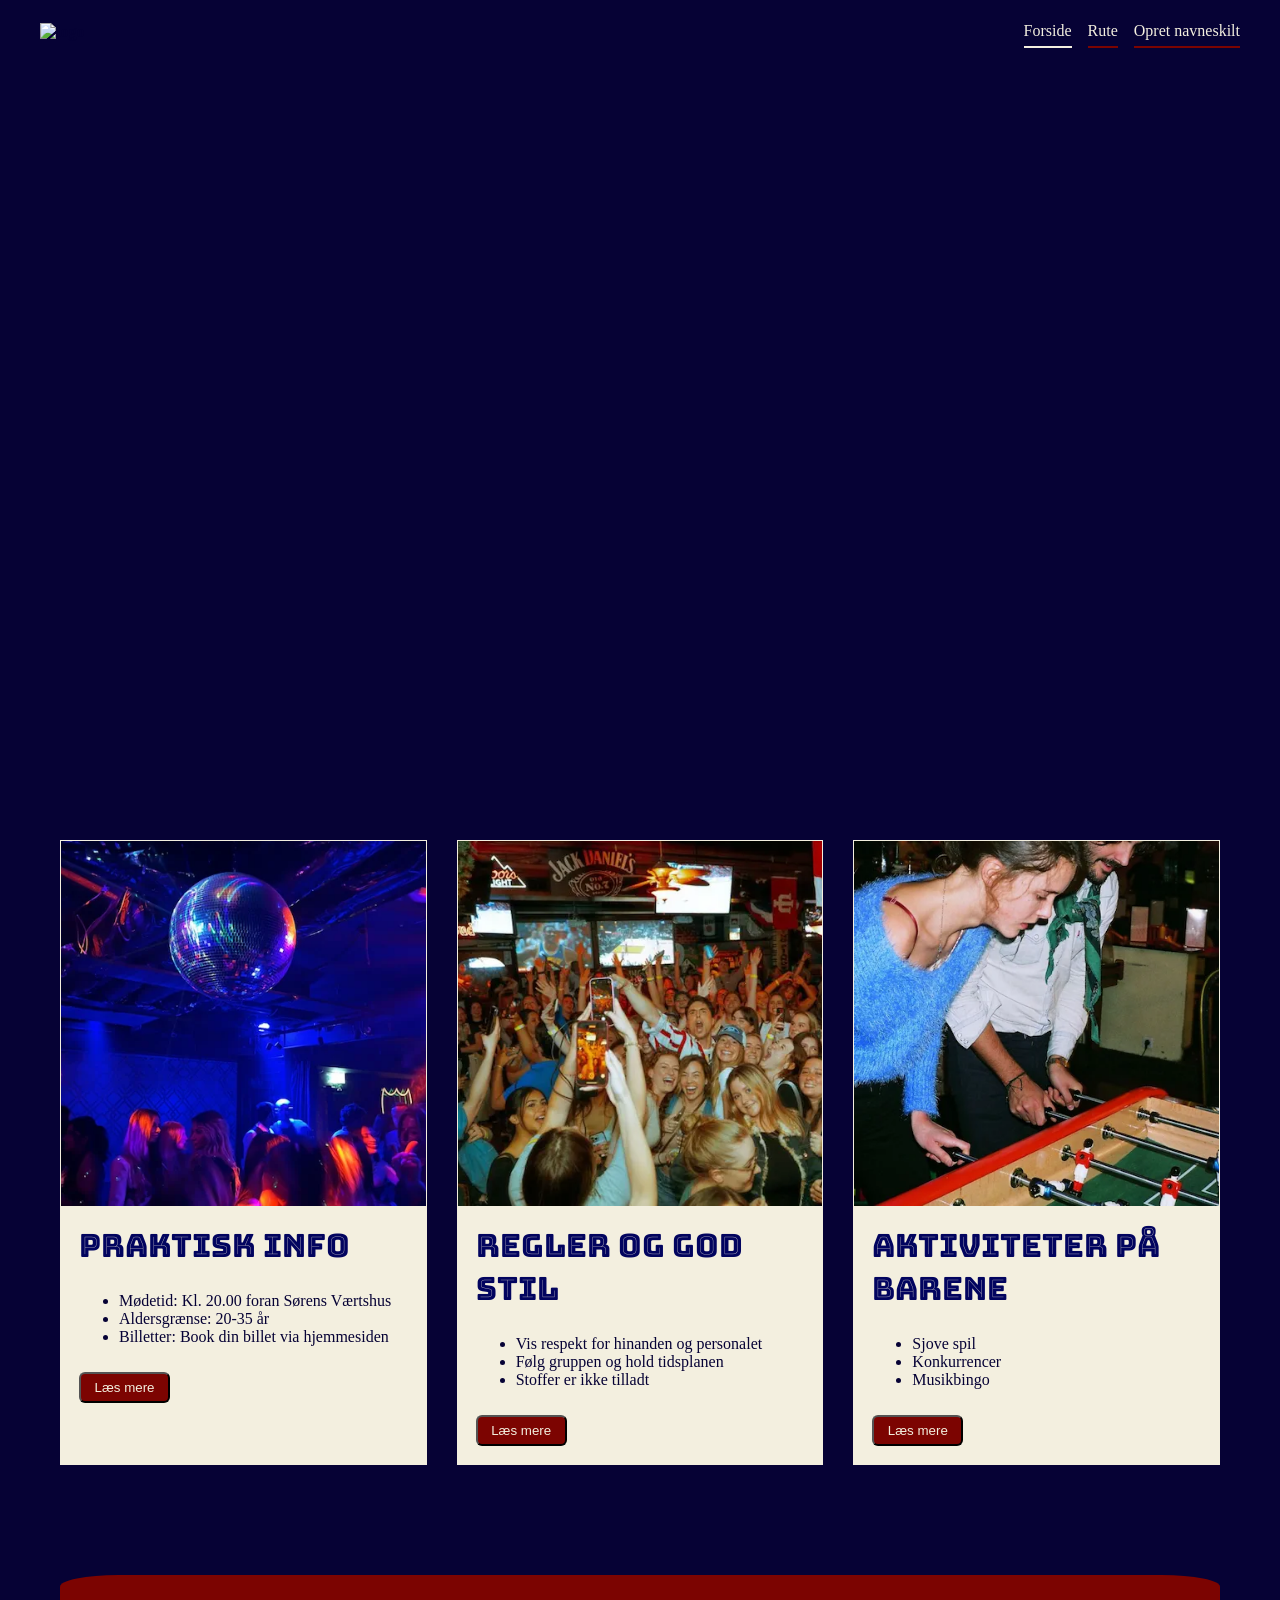
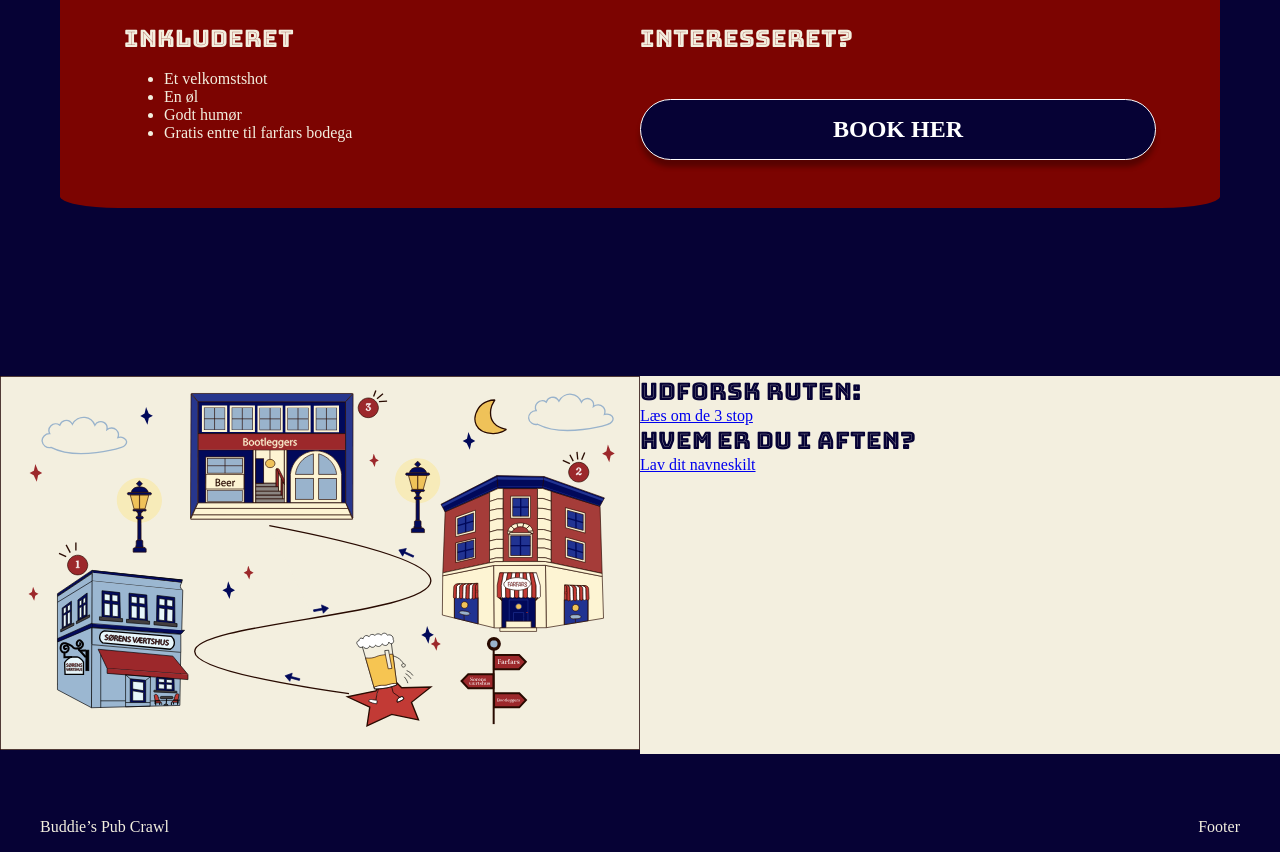
==== index.html @ 73a965b1 "svg done" ====
<!DOCTYPE html>
<html lang="da">

<head>
  <meta charset="UTF-8">
  <meta name="viewport" content="width=device-width, initial-scale=1.0">
  <title>Eventnavn</title>


  <link rel="preconnect" href="https://fonts.googleapis.com">
  <link rel="preconnect" href="https://fonts.gstatic.com" crossorigin>
  <link href="https://fonts.googleapis.com/css2?family=Bungee+Inline&display=swap" rel="stylesheet">

  <link rel="stylesheet" href="./starter.css">
  <link rel="stylesheet" href="./style.css">
</head>

<body>
  <header class="site-header">
    <div class="header-content">
      <a class="site-logo" href="./index.html">
        <img src="./imgs/logo.png" alt="logo">
      </a>
      <nav class="site-nav">
        <button type="button" popovertarget="menu">Menu</button>
        <ul class="menu" id="menu" popover>
          <li><a href="./" aria-current="page">Forside</a></li>
          <li><a href="./svg.html">Rute</a></li>
          <li><a href="./form.html">Opret navneskilt</a></li>
        </ul>
      </nav>
    </div>
  </header>

  <main>

    <video class="video" autoplay muted loop playsinline src="./imgs/Video.mp4">hero video</video>

    <div class="grid_card">
      <article class="card">
        <div>
          <img src="./imgs/boks1.webp" alt="Folk der danser på bar">
          <div class="card_content flow">
            <h2 class="card_overskrift">Praktisk info</h2>
            <ul>
              <li>Mødetid: Kl. 20.00 foran Sørens Værtshus</li>
              <li>Aldersgrænse: 20-35 år</li>
              <li>Billetter: Book din billet via hjemmesiden</li>
            </ul>
            <button class="cta_card" popovertarget="card-details-1">Læs mere</button>
          </div>
        </div>
        <div>
          <div class="card_details flow" id="card-details-1" popover>
            <img src="./imgs/boks1.webp" alt="Folk der danser på bar">
            <h2>Praktisk info</h2>
            <p>Buddie’s Pub Crawl starter kl. 20.00 foran Sørens Værtshus på Vandkunsten 6, 1467 København K. Vi samler
              i alt 25
              deltagere til en aften fyldt med fest, fællesskab og gode oplevelser.
              Vi anbefaler, at du møder op i god tid, så alle er klar til at tage afsted sammen. Du kan opbevare din
              jakke gratis i
              garderoben på startstedet, så du slipper for at bære rundt på den resten af aftenen.
              Husk gyldigt billed-ID, og tag dit gode humør med! Skynd dig at booke din billet, da der er et begrænset
              antal pladser.
              Vi glæder os til at se dig!</p>
            <button class="cta_card" popovertarget="card-details-1">Luk</button>
          </div>
        </div>
      </article>
      <article class="card">
        <div>
          <img src="./imgs/boks2.webp" alt="venner der snakker ved bord">
          <div class="card_content flow">
            <h2 class="card_overskrift">Regler og god stil</h2>
            <ul>
              <li>Vis respekt for hinanden og personalet</li>
              <li>Følg gruppen og hold tidsplanen</li>
              <li>Stoffer er ikke tilladt</li>
            </ul>
            <button class="cta_card" popovertarget="card-details-2">Læs mere</button>
          </div>
        </div>
        <div>
          <div class="card_details flow" id="card-details-2" popover>
            <img src="./imgs/boks2.webp" alt="venner der snakker ved bord">
            <h2>Regler og god stil</h2>
            <p>En god pub crawl handler om respekt, fællesskab og god energi. Vi forventer, at alle deltagere behandler
              hinanden og
              personalet med respekt og bidrager til en hyggelig og tryg atmosfære.
              Det er ikke tilladt at medbringe eller indtage stoffer under arrangementet. Overtrædelse af denne regel
              medfører
              bortvisning.
              Sammen sørger vi for, at alle får en sjov og mindeværdig aften!</p>
            <button class="cta_card" popovertarget="card-details-2">Luk</button>
          </div>
        </div>
      </article>
      <article class="card">
        <div>
          <img src="./imgs/boks3.webp" alt="pige og dreng der spiller bordfodbold">
          <div class="card_content flow">
            <h2 class="card_overskrift">Aktiviteter på barene</h2>
            <ul>
              <li>Sjove spil</li>
              <li>Konkurrencer</li>
              <li>Musikbingo</li>
            </ul>
            <button class="cta_card" popovertarget="card-details-3">Læs mere</button>
          </div>
        </div>
        <div>
          <div class="card_details flow" id="card-details-3" popover>
            <img src="./imgs/boks3.webp" alt="pige og dreng der spiller bordfodbold">
            <h2>Aktiviteter på barene</h2>
            <p>Hver bar byder på sin egen stemning og unikke oplevelser. Undervejs kan du deltage i sjove spil, udfordre
              de andre
              deltagere i konkurrencer eller teste din musikviden med musikbingo.
              Der er rig mulighed for at møde nye mennesker, skabe gode minder og få nye venskaber. Gå på opdagelse
              blandt barerne,
              deltag i aktiviteterne, og vær med til at gøre Buddie’s Pub Crawl til en aften, du sent vil glemme!</p>
            <button class="cta_card" popovertarget="card-details-3">Luk</button>
          </div>
        </div>
      </article>

      <div class="blå_bjaelke">
        <div>
          <h2 class="bjaelke_h2">Inkluderet</h2>
          <ul>
            <li>Et velkomstshot</li>
            <li>En øl</li>
            <li>Godt humør</li>
            <li>Gratis entre til farfars bodega</li>
          </ul>
        </div>
        <div class="book_her">
          <h2 class="bjaelke_h2">Interesseret?</h2>
          <a class="cta_book" href="./404.html">BOOK HER</a>
        </div>
      </div>
    </div>
    <div class="svg">
      <div>
        <img src="./imgs/eventsite.svg" alt="billede af de tre barer">
      </div>
      <div class="beige_boks">
        <div>
          <h2>Udforsk ruten:</h2>
          <a href="./svg.html">Læs om de 3 stop</a>
        </div>
        <div>
          <h2>Hvem er du i aften?</h2>
          <a href="./form.html">Lav dit navneskilt</a>
        </div>
      </div>
    </div>
  </main>

  <footer class="site-footer">
    <div class="footer-content">
      <p>Buddie’s Pub Crawl</p>
      <p>Footer</p>
    </div>
  </footer>
  <script src="./script.js"></script>
</body>

</html>
---- style.css ----
/* Variabler */
html {
  --color-page: #060235;
  --color-surface: #fff;
  --color-text: #060235;
  --color-muted: #f3efdf;
  --color-border: #f3efdf;
  --space-05: 0.5rem;
  --space-1: 1rem;
  --space-2: 2rem;
  --space-3: 3rem;

  background: var(--color-page);
  color: var(--color-text);
}

/* Globalt layout */
body {
  margin: 0;
  min-height: 100svh;
  display: grid;
  grid-template-rows: auto 1fr auto;
  grid-template-columns: minmax(1rlh, 1fr) minmax(0, 75rem) minmax(1rlh, 1fr);
}

h1,
h2,
h3,
p {
  margin: 0;
}

/* Fonts */
h2 {
  font-family: "Bungee Inline", sans-serif;
  font-weight: 400;
  font-style: normal;
}

main {
  display: grid;
  grid-template-columns: inherit;
  grid-column: 1 / -1;
  align-content: start;
}

main > * {
  grid-column: 2;
  padding-block: var(--space-3);
}

.svg-page {
  display: grid;
  gap: var(--space-2);
}

.svg-intro {
  display: grid;
  gap: var(--space-1);
  max-width: 60ch;
}

.svg-intro p {
  color: var(--color-muted);
}

.svg-layout {
  display: grid;
  gap: var(--space-2);
  align-items: start;
  @media (width > 800px) {
    grid-template-columns: 1fr min(40%, 36ch);
  }
}

.form-page {
  display: grid;
  gap: var(--space-2);
  @media (width > 600px) {
    grid-template-columns: min(40%, 50ch) 1fr;
  }

  /************ Card *****************/
}
.grid_card {
  @media (width > 700px) {
    /*****desktop****/
    display: grid;
    grid-template-columns: 1fr 1fr 1fr;
    gap: 30px;
    max-width: 1300px;
    margin: 40px auto;
    padding: 0 20px;

    .card_overskrift {
      font-size: 2rem;
      color: #02045f;
    }
    .card img {
      width: 100%;
      aspect-ratio: 1 / 1;
      height: auto;
      object-fit: cover;
      display: block;
    }
  }
}
.card {
  background-color: #f3efdf;
  border: 1px solid #f3efdf;
}

.card_content {
  padding: 1lh;
  gap: 0.6rem;
  align-content: start;
  display: grid;
}

.cta_card {
  display: inline-block;
  padding: 0.35rlh 0.75rlh;
  border-radius: 6px;
  text-decoration: none;
  cursor: pointer;
  background-color: #7c0401;
  color: #f3efdf;
  justify-self: start;
}

.card_details,
::backdrop {
  background: hsl(0 0% 0% / 0.35);
  gap: 0.75rem;
}
.card_details .flow {
  box-sizing: border-box;
  border: none;
  border-radius: 12px;
  inline-size: min(42rem, calc(100vw - 2rem));
  max-block-size: calc(100dvh - 2rem);
  margin: auto;
  overflow: auto;
  background: #f3efdf;
  color: inherit;
  box-shadow:
    0px 0.5px 0.6px hsl(0 0% 0% / 0.06),
    0px 1.8px 2.3px -0.5px hsl(0 0% 0% / 0.07),
    0px 4.2px 5.3px -1.1px hsl(0 0% 0% / 0.09),
    0px 9.7px 12.1px -1.6px hsl(0 0% 0% / 0.1);
  padding: 1lh;
}
.card_details {
  padding: 1rem;
  max-height: 90vh;
  max-width: 90vw;
  width: 50ch;
  transition: 0.3s;
  transition-behavior: allow discrete;
  opacity: 0;
  rotate: 10deg;
  background: #f3efdf;
}
.card_details:popover-open {
  display: grid;
  justify-items: start;
  opacity: 1;
  rotate: none;
}

.card_details::backdrop {
  background: #0001;
}

@starting-style {
  :popover-open {
    opacity: 0;
    rotate: -10deg;
  }
}

/**************** Bjælke *****************/

.blå_bjaelke {
  background-color: #7c0401;
  color: #f3efdf;
  grid-template-columns: inherit;
  display: grid;
  grid-column: 1 / -1;
  border-radius: 5%;

  padding: 3rem 4rem;
  margin-block: 5rem;

  @media (width > 700px) {
    /*****desktop****/
    display: grid;
    grid-template-columns: 1fr 1fr;
  }
}
.cta_book {
  color: #fff;
  background-color: #060235;
  font-size: 1.5rem;
  text-decoration: none;
  border-radius: 2rem;
  border: 1px solid #fff;
  padding-inline: 4rem;
  padding-block: 1rem;
  margin-top: 2.8rem;
  display: block;
  text-align: center;
  font-weight: bold;
  font-style: normal;
  justify-self: start;
  box-shadow: 0 7px 5px rgba(0, 0, 0, 0.3);
}

.bjaelke_h2 {
  margin-bottom: 1rem;
}
/**************** Video *****************/
.video {
  width: 100%;
  height: 100%;
  max-width: 100%;
  object-fit: cover;
  display: block;
  grid-column: 1 / -1;
}
/**************** beige boks *************/
.beige_boks {
  background-color: #f3efdf;
}

.form-intro {
  display: grid;
  gap: var(--space-1);
  align-content: start;
  max-width: 60ch;
}

.form-intro p {
  color: var(--color-muted);
}

.opsamling-page {
  display: grid;
  gap: var(--space-2);
  align-items: start;

  @media (width > 800px) {
    grid-template-columns: minmax(0, 44ch) minmax(20rem, 1fr);
  }
}

.opsamling-intro {
  display: grid;
  gap: var(--space-1);
  max-width: 60ch;
}

.opsamling-intro p {
  color: var(--color-muted);
}

.error-page {
  display: grid;
  gap: var(--space-1);
  max-width: 60ch;
}

.error-page p {
  color: var(--color-muted);
}

/* Header og footer */
.site-header,
.site-footer {
  display: grid;
  grid-column: 1 / -1;
  grid-template-columns: inherit;
  background: #060235;
}

.header-content,
.footer-content {
  grid-column: 2;
  justify-content: space-between;
  align-items: center;
  gap: 1rem;
}

.header-content {
  min-height: 4rem;
  display: flex;
  justify-content: space-between;
  align-items: center;
  gap: var(--space-1);
}

.site-logo {
  color: inherit;
  font-weight: 700;
  text-decoration: none;
}

.footer-content {
  padding-block: var(--space-1);
  display: flex;
  flex-wrap: wrap;
  justify-content: space-between;
  gap: var(--space-1);
  color: var(--color-muted);
}

.site-nav button {
  padding: 0.4rem 0.7rem;
  border: 1px solid var(--color-border);
  background: var(--color-surface);
  @media (width > 600px) {
    display: none;
  }
}

.menu {
  margin: 0;
  padding: var(--space-1);
  list-style: none;
  background: var(--color-surface);
  border: 1px solid var(--color-border);
  position-area: bottom span-left;
  @media (width > 600px) {
    display: flex;
    gap: var(--space-1);
    padding: 0;
    border: none;
    background: none;
    position: static;
  }
}

.menu a {
  display: block;
  padding: 0.4rem 0;
  color: #f3efdf;
  text-decoration: none;
  border-bottom: 2px solid #7c0401;
}

.menu a[aria-current="page"] {
  border-bottom-color: var(--color-border);
}

/* Flader */
.panel,
.svg-placeholder,
.form-placeholder,
.opsamling-placeholder {
  background: var(--color-surface);
  border: 1px solid var(--color-border);
}

.panel {
  padding: var(--space-1);
  display: grid;
  gap: var(--space-1);
}

.svg-placeholder,
.opsamling-placeholder {
  min-height: -webkit-fill-available;
  min-height: stretch;
}

.form-placeholder {
  min-height: -webkit-fill-available;
  min-height: stretch;
  padding: var(--space-1);
}

/* Details */
.accordion {
  display: grid;
  gap: var(--space-05);
}

.accordion-item {
  border: 1px solid var(--color-border);
  background: var(--color-surface);
}

.accordion-item p {
  padding: 0 var(--space-1) var(--space-1);
  color: var(--color-muted);
}

/* Knap/link */
.button {
  justify-self: start;
  display: inline-block;
  padding: 0.5rem 0.8rem;
  border: 1px solid var(--color-border);
  background: var(--color-surface);
  color: inherit;
  text-decoration: none;
}
/************** SVG **************/

/* Øllen */
.svg-bar .beer {
  transition: translate 0.5s ease-in-out;
  translate: var(--x, 0px) var(--y, 0px);
}

/* Bootleggers */
.svg-bar[data-position="bootleggers"] {
  --x: -17%;
  --y: -44%;
}

/* Farfars */
.svg-bar[data-position="farfars"] {
  --x: 6.4%;
  --y: -29.8%;
}

/* Sørens Værtshus */
.svg-bar[data-position="sorens_veartshus"] {
  --x: -26.3%;
  --y: -12.5%;
}
.rute {
  color: #f3efdf;
}
.svg-placeholder {
  color: #060235;
}
summary::marker {
  /* Fjern browserens standardpil her. */
  content: none;
}
.accordion-item {
  summary {
    cursor: pointer;
    padding: 0.75lh;
    display: flex;
    justify-content: space-between;
    gap: 0.5rlh;
    font-weight: 600;
    transition: 0.3s;
  }
}
summary {
  /* Placer overskriften og dit ikon i hver sin side her. */
  display: flex;
  align-items: center;
  justify-content: space-between;
}

summary::after {
  /* Tilføj dit ikon for en lukket sektion her. */
  content: "+";
  font-family: system-ui;
  font-weight: 400;
  font-size: 1.1rem;
}

:open summary::after {
  /* Skift ikonet, når sektionen er åben. */
  content: "-";
}
html {
  /* Gør det muligt at animere til indholdets naturlige størrelse her. */
  interpolate-size: allow-keywords;
}
/********** SVG forside *************/

.svg {
  grid-template-columns: inherit;
  display: grid;
  grid-column: 1 / -1;

  @media (width > 700px) {
    /*****desktop****/
    display: grid;
    grid-template-columns: 1fr 1fr;
  }
}
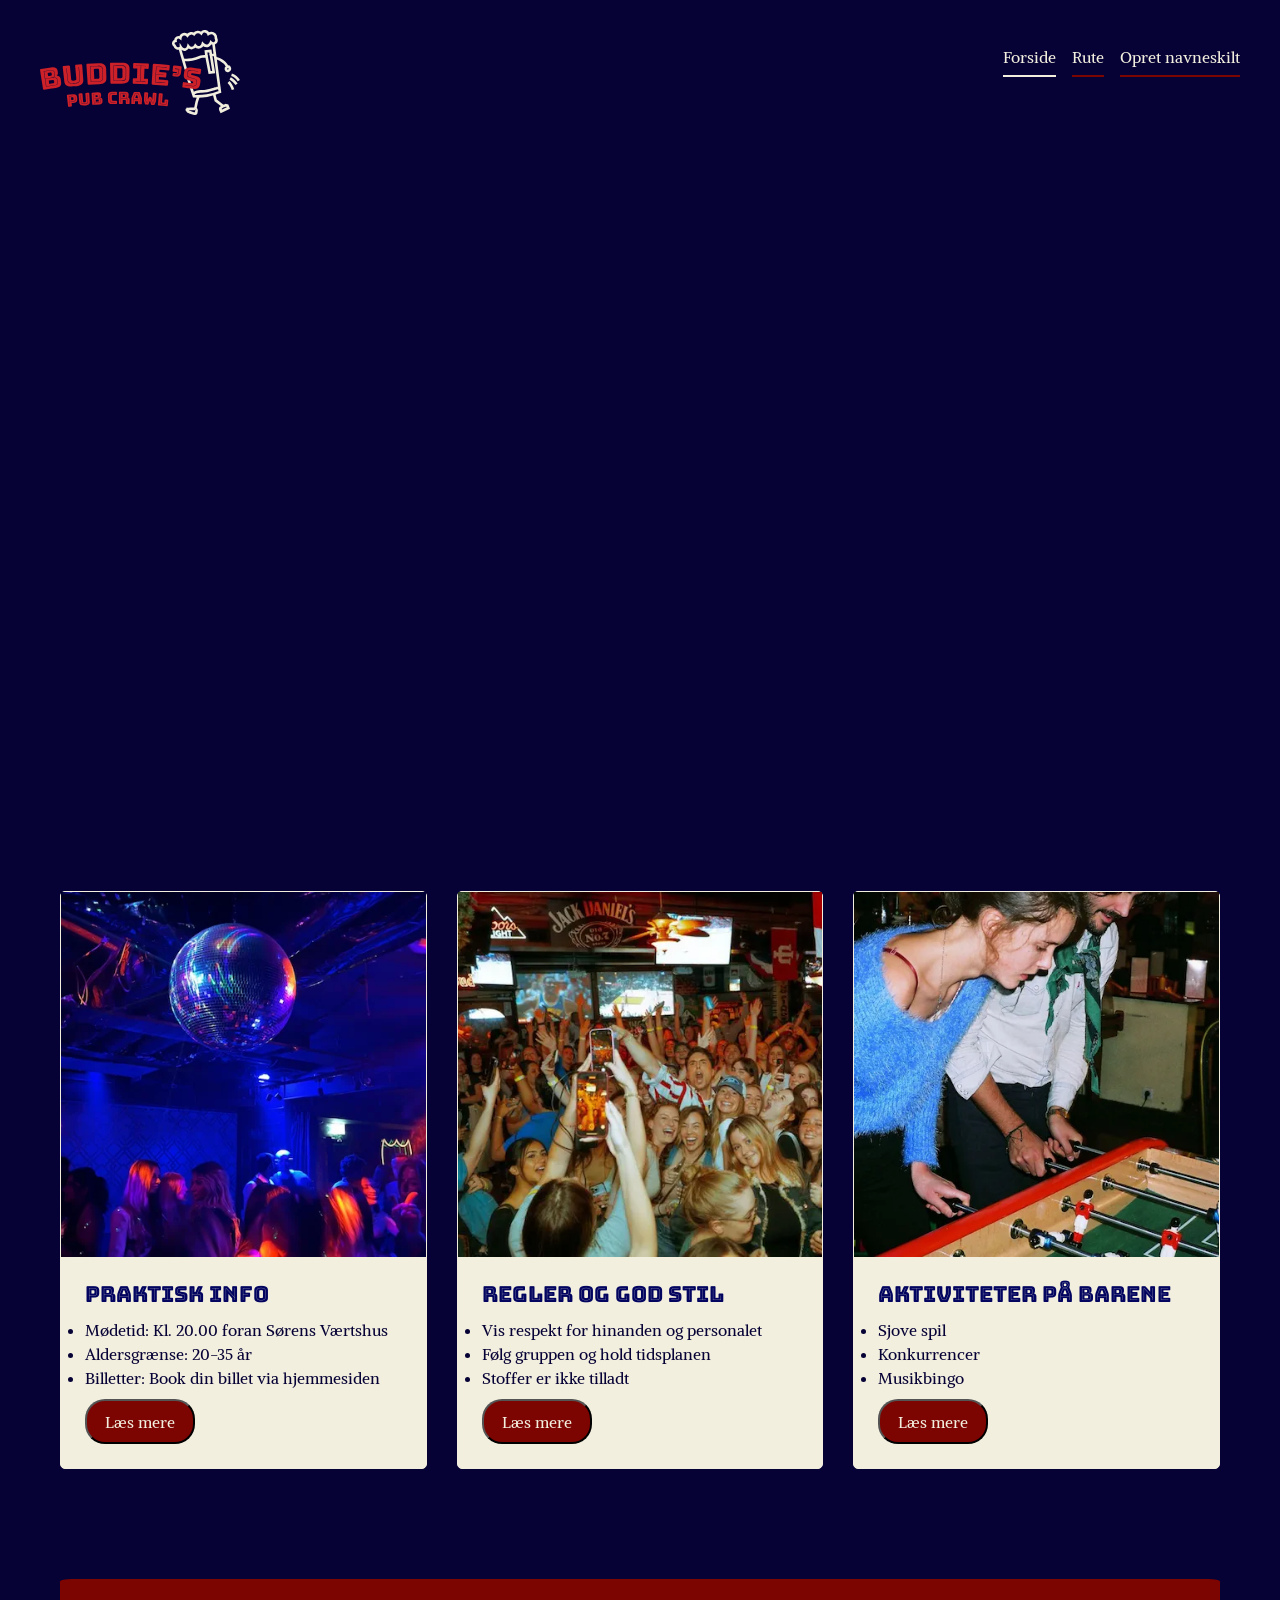
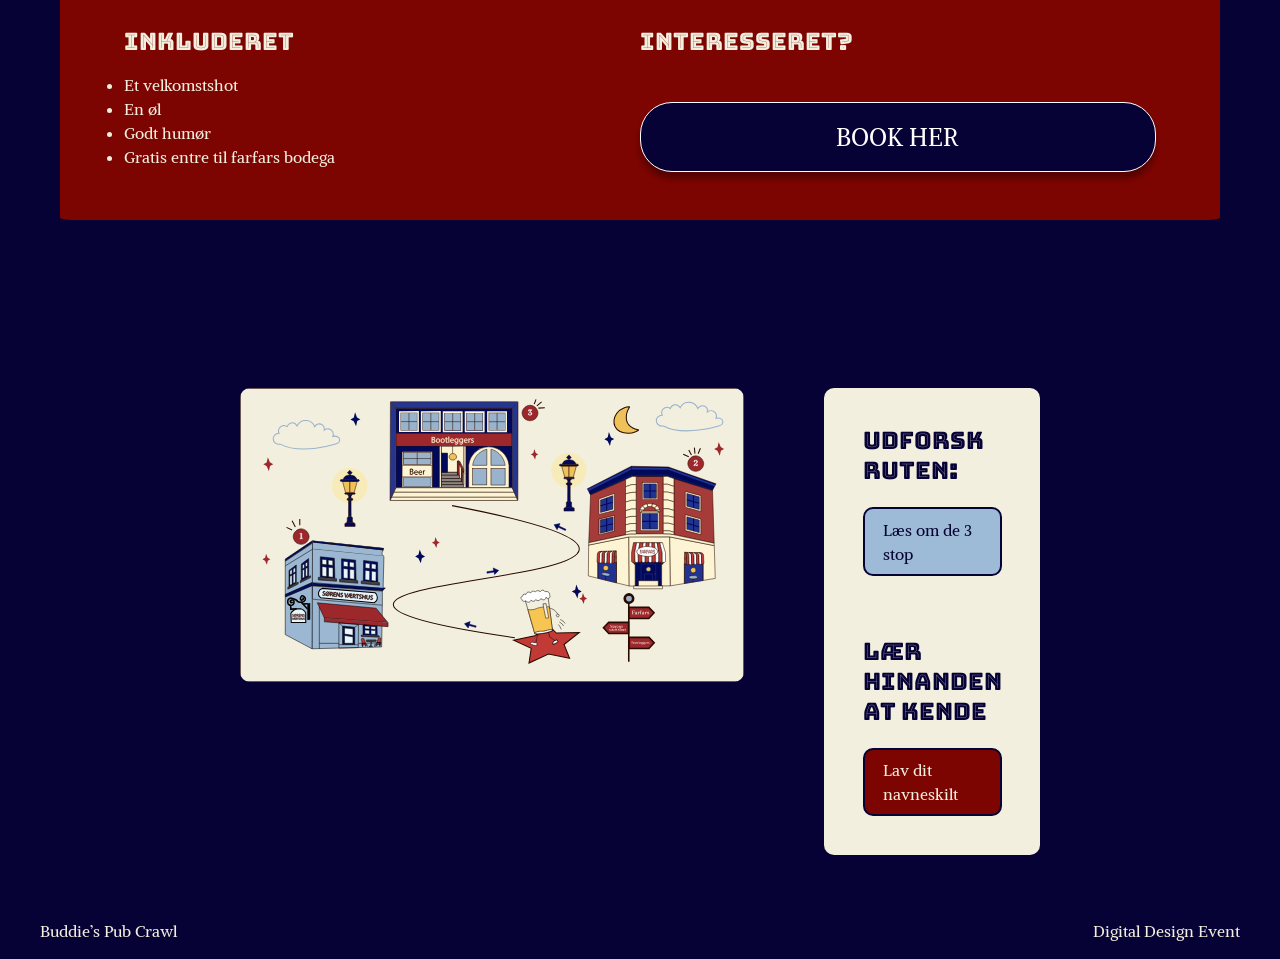
==== commit 46b08495: "form done - soph" ====
--- a/index.html
+++ b/index.html
@@ -4,13 +4,16 @@
 <head>
   <meta charset="UTF-8">
   <meta name="viewport" content="width=device-width, initial-scale=1.0">
-  <title>Eventnavn</title>
-
-
   <link rel="preconnect" href="https://fonts.googleapis.com">
   <link rel="preconnect" href="https://fonts.gstatic.com" crossorigin>
   <link href="https://fonts.googleapis.com/css2?family=Bungee+Inline&display=swap" rel="stylesheet">
 
+  <link rel="preconnect" href="https://fonts.googleapis.com">
+  <link rel="preconnect" href="https://fonts.gstatic.com" crossorigin>
+  <link href="https://fonts.googleapis.com/css2?family=Alike&display=swap" rel="stylesheet">
+
+  <link rel="icon" href="./imgs/favicon.svg" type="image/svg+xml" />
+  <title>Eventnavn</title>
   <link rel="stylesheet" href="./starter.css">
   <link rel="stylesheet" href="./style.css">
 </head>
@@ -19,7 +22,7 @@
   <header class="site-header">
     <div class="header-content">
       <a class="site-logo" href="./index.html">
-        <img src="./imgs/logo.png" alt="logo">
+        <img class="logo" src="./imgs/logo.svg" alt="logo">
       </a>
       <nav class="site-nav">
         <button type="button" popovertarget="menu">Menu</button>
@@ -52,7 +55,7 @@
         </div>
         <div>
           <div class="card_details flow" id="card-details-1" popover>
-            <img src="./imgs/boks1.webp" alt="Folk der danser på bar">
+            <img src="./imgs/boks1-1.webp" alt="Folk der danser på bar">
             <h2>Praktisk info</h2>
             <p>Buddie’s Pub Crawl starter kl. 20.00 foran Sørens Værtshus på Vandkunsten 6, 1467 København K. Vi samler
               i alt 25
@@ -82,7 +85,7 @@
         </div>
         <div>
           <div class="card_details flow" id="card-details-2" popover>
-            <img src="./imgs/boks2.webp" alt="venner der snakker ved bord">
+            <img src="./imgs/boks2-2.webp" alt="venner der snakker ved bord">
             <h2>Regler og god stil</h2>
             <p>En god pub crawl handler om respekt, fællesskab og god energi. Vi forventer, at alle deltagere behandler
               hinanden og
@@ -110,7 +113,7 @@
         </div>
         <div>
           <div class="card_details flow" id="card-details-3" popover>
-            <img src="./imgs/boks3.webp" alt="pige og dreng der spiller bordfodbold">
+            <img src="./imgs/boks3-3.webp" alt="pige og dreng der spiller bordfodbold">
             <h2>Aktiviteter på barene</h2>
             <p>Hver bar byder på sin egen stemning og unikke oplevelser. Undervejs kan du deltage i sjove spil, udfordre
               de andre
@@ -123,7 +126,7 @@
         </div>
       </article>
 
-      <div class="blå_bjaelke">
+      <div class="rød_bjaelke">
         <div>
           <h2 class="bjaelke_h2">Inkluderet</h2>
           <ul>
@@ -144,13 +147,13 @@
         <img src="./imgs/eventsite.svg" alt="billede af de tre barer">
       </div>
       <div class="beige_boks">
-        <div>
+        <div class="boks_details">
           <h2>Udforsk ruten:</h2>
-          <a href="./svg.html">Læs om de 3 stop</a>
+          <a class="cta_rute" href="./svg.html">Læs om de 3 stop</a>
         </div>
-        <div>
-          <h2>Hvem er du i aften?</h2>
-          <a href="./form.html">Lav dit navneskilt</a>
+        <div class="boks_details">
+          <h2>Lær hinanden at kende</h2>
+          <a class="cta_navneskilt" href="./form.html">Lav dit navneskilt</a>
         </div>
       </div>
     </div>
@@ -159,7 +162,8 @@
   <footer class="site-footer">
     <div class="footer-content">
       <p>Buddie’s Pub Crawl</p>
-      <p>Footer</p>
+      <p>Digital Design Event</p>
+
     </div>
   </footer>
   <script src="./script.js"></script>
--- a/starter.css
+++ b/starter.css
@@ -0,0 +1,91 @@
+*,
+::before,
+::after {
+  box-sizing: border-box;
+  margin: 0;
+  padding: 0;
+}
+
+html {
+  interpolate-size: allow-keywords;
+  font-family: system-ui, sans-serif;
+  line-height: 1.5;
+  -webkit-font-smoothing: antialiased;
+}
+
+h1,
+h2 {
+  line-height: 1.25;
+}
+
+p,
+li {
+  text-wrap: pretty;
+  font-family: "Alike", serif;
+  font-weight: 400;
+  font-style: normal;
+}
+
+img,
+svg {
+  display: block;
+  width: 100%;
+  height: auto;
+}
+
+label {
+  display: block;
+}
+
+input,
+button,
+textarea,
+select {
+  font: inherit;
+  color: inherit;
+  background-color: transparent;
+  font-size: max(1em, 16px);
+  padding: 0;
+  margin: 0;
+}
+
+input:where([type="checkbox"], [type="radio"]) {
+  width: 1em;
+  height: 1em;
+}
+
+textarea {
+  resize: none;
+  min-height: 4lh;
+}
+
+legend {
+  padding: 0;
+}
+
+select,
+::picker(select) {
+  appearance: base-select;
+}
+
+[popover] {
+  margin: revert;
+}
+
+dialog {
+  overscroll-behavior: none;
+
+  &::backdrop {
+    overflow: hidden;
+    overscroll-behavior: contain;
+  }
+}
+
+.visually-hidden {
+  position: absolute;
+  width: 1px;
+  height: 1px;
+  overflow: hidden;
+  white-space: nowrap;
+  clip-path: inset(100%);
+}
--- a/style.css
+++ b/style.css
@@ -1,7 +1,7 @@
 /* Variabler */
 html {
   --color-page: #060235;
-  --color-surface: #fff;
+  --color-surface: #f3efdf;
   --color-text: #060235;
   --color-muted: #f3efdf;
   --color-border: #f3efdf;
@@ -30,10 +30,9 @@
   margin: 0;
 }
 
-/* Fonts */
 h2 {
   font-family: "Bungee Inline", sans-serif;
-  font-weight: 400;
+  font-weight: 300;
   font-style: normal;
 }
 
@@ -73,15 +72,114 @@
   }
 }
 
+/************ Form *****************/
+
 .form-page {
   display: grid;
   gap: var(--space-2);
   @media (width > 600px) {
     grid-template-columns: min(40%, 50ch) 1fr;
   }
-
-  /************ Card *****************/
-}
+}
+
+.form-farver {
+  display: flex;
+}
+
+form {
+  accent-color: #7c0401;
+  background: #f3efdf;
+  padding: 1rem;
+  display: grid;
+  gap: 1.5rem;
+}
+
+.form-group {
+  display: grid;
+  gap: 0.25rem;
+
+  font-family: "Alike", serif;
+  font-weight: 400;
+  font-style: normal;
+
+  border-radius: 15px;
+  padding: 10px;
+}
+.form-farver {
+  border-radius: 15px;
+}
+
+label:has(input:is([type="radio"], [type="checkbox"])) {
+  display: flex;
+  align-items: center;
+  gap: 0.4rem;
+  justify-self: start;
+}
+
+:focus-visible {
+  outline: 2px solid #7c0401;
+}
+
+button:hover {
+  background: #060235;
+}
+
+button:active {
+  scale: 0.98;
+}
+
+input {
+  border: 2px solid #7c0401;
+  border-radius: 20px;
+  padding: 0.5rem;
+}
+
+button {
+  background: #7c0401;
+  color: #f3efdf;
+  padding: 0.4rem;
+  border-radius: 12px;
+  cursor: pointer;
+}
+
+.h2_form {
+  color: #f3efdf;
+}
+
+.trin_nummer {
+  display: flex;
+  align-items: center;
+  justify-content: center;
+
+  background-color: #7c0401;
+  color: #f3efdf;
+
+  width: 60px;
+  height: 60px;
+  min-width: 60px;
+
+  border-radius: 50%;
+  font-size: 20px;
+}
+
+.trin {
+  display: flex;
+  align-items: center;
+  gap: 16px;
+  margin-bottom: 16px;
+}
+
+/************ Fonts *****************/
+
+.card_overskrift {
+  font-family: "Bungee Inline", sans-serif;
+  font-weight: 300;
+  font-style: normal;
+  font-size: 22px !important;
+}
+
+/************ Card *****************/
+
 .grid_card {
   @media (width > 700px) {
     /*****desktop****/
@@ -108,6 +206,7 @@
 .card {
   background-color: #f3efdf;
   border: 1px solid #f3efdf;
+  border-radius: 5px;
 }
 
 .card_content {
@@ -126,6 +225,11 @@
   background-color: #7c0401;
   color: #f3efdf;
   justify-self: start;
+  border-radius: 20px;
+
+  font-family: "Alike", serif;
+  font-weight: 400;
+  font-style: normal;
 }
 
 .card_details,
@@ -154,18 +258,30 @@
   padding: 1rem;
   max-height: 90vh;
   max-width: 90vw;
-  width: 50ch;
+  width: 55ch;
   transition: 0.3s;
   transition-behavior: allow discrete;
   opacity: 0;
   rotate: 10deg;
   background: #f3efdf;
+  .img {
+    width: 100%;
+    height: 100px;
+    object-fit: cover;
+    display: block;
+  }
 }
 .card_details:popover-open {
   display: grid;
   justify-items: start;
   opacity: 1;
   rotate: none;
+  img {
+    width: 100%;
+    height: 350px;
+    object-fit: cover;
+    display: block;
+  }
 }
 
 .card_details::backdrop {
@@ -179,15 +295,21 @@
   }
 }
 
+/**************** logo *****************/
+
+.logo {
+  max-width: 200px;
+  margin-top: 1.9rem;
+}
 /**************** Bjælke *****************/
 
-.blå_bjaelke {
+.rød_bjaelke {
   background-color: #7c0401;
   color: #f3efdf;
   grid-template-columns: inherit;
   display: grid;
   grid-column: 1 / -1;
-  border-radius: 5%;
+  border-radius: 1%;
 
   padding: 3rem 4rem;
   margin-block: 5rem;
@@ -214,10 +336,17 @@
   font-style: normal;
   justify-self: start;
   box-shadow: 0 7px 5px rgba(0, 0, 0, 0.3);
+
+  font-family: "Alike", serif;
+  font-weight: 400;
+  font-style: normal;
 }
 
 .bjaelke_h2 {
   margin-bottom: 1rem;
+  font-family: "Bungee Inline", sans-serif;
+  font-weight: 300;
+  font-style: normal;
 }
 /**************** Video *****************/
 .video {
@@ -231,8 +360,56 @@
 /**************** beige boks *************/
 .beige_boks {
   background-color: #f3efdf;
-}
-
+  padding: 0.5rem;
+  margin-left: 5rem;
+  margin-right: 15rem;
+  border-radius: 10px;
+}
+.svg {
+  margin-left: 15rem;
+  img {
+    border-radius: 10px;
+  }
+}
+.cta_rute {
+  display: inline-block;
+  padding: 0.35rlh 0.75rlh;
+  border-radius: 6px;
+  text-decoration: none;
+  cursor: pointer;
+  background-color: #9dbbd6;
+  color: #060235;
+  justify-self: start;
+  margin-top: 1.3rem;
+  border-radius: 10px;
+  border: 2px solid #060235;
+
+  font-family: "Alike", serif;
+  font-weight: 400;
+  font-style: normal;
+}
+.cta_navneskilt {
+  display: inline-block;
+  padding: 0.35rlh 0.75rlh;
+  border-radius: 6px;
+  text-decoration: none;
+  cursor: pointer;
+  background-color: #7c0401;
+  color: #f3efdf;
+  justify-self: start;
+  margin-top: 1.3rem;
+  border-radius: 10px;
+  border: 2px solid #060235;
+
+  font-family: "Alike", serif;
+  font-weight: 400;
+  font-style: normal;
+}
+
+.boks_details {
+  padding: 1.9rem;
+}
+/**************** slut *************/
 .form-intro {
   display: grid;
   gap: var(--space-1);
@@ -312,12 +489,21 @@
   justify-content: space-between;
   gap: var(--space-1);
   color: var(--color-muted);
+
+  p {
+    font-family: "Alike", serif;
+    font-weight: 400;
+    font-style: normal;
+    color: #f3efdf;
+  }
 }
 
 .site-nav button {
   padding: 0.4rem 0.7rem;
+  color: #f3efdf;
+  border-radius: 5px;
   border: 1px solid var(--color-border);
-  background: var(--color-surface);
+  background: #060235;
   @media (width > 600px) {
     display: none;
   }
@@ -327,7 +513,7 @@
   margin: 0;
   padding: var(--space-1);
   list-style: none;
-  background: var(--color-surface);
+  background: #060235;
   border: 1px solid var(--color-border);
   position-area: bottom span-left;
   @media (width > 600px) {
@@ -377,6 +563,7 @@
   min-height: -webkit-fill-available;
   min-height: stretch;
   padding: var(--space-1);
+  border-radius: 15px;
 }
 
 /* Details */
@@ -432,6 +619,9 @@
 }
 .rute {
   color: #f3efdf;
+  font-family: "Bungee Inline", sans-serif;
+  font-weight: 300;
+  font-style: normal;
 }
 .svg-placeholder {
   color: #060235;
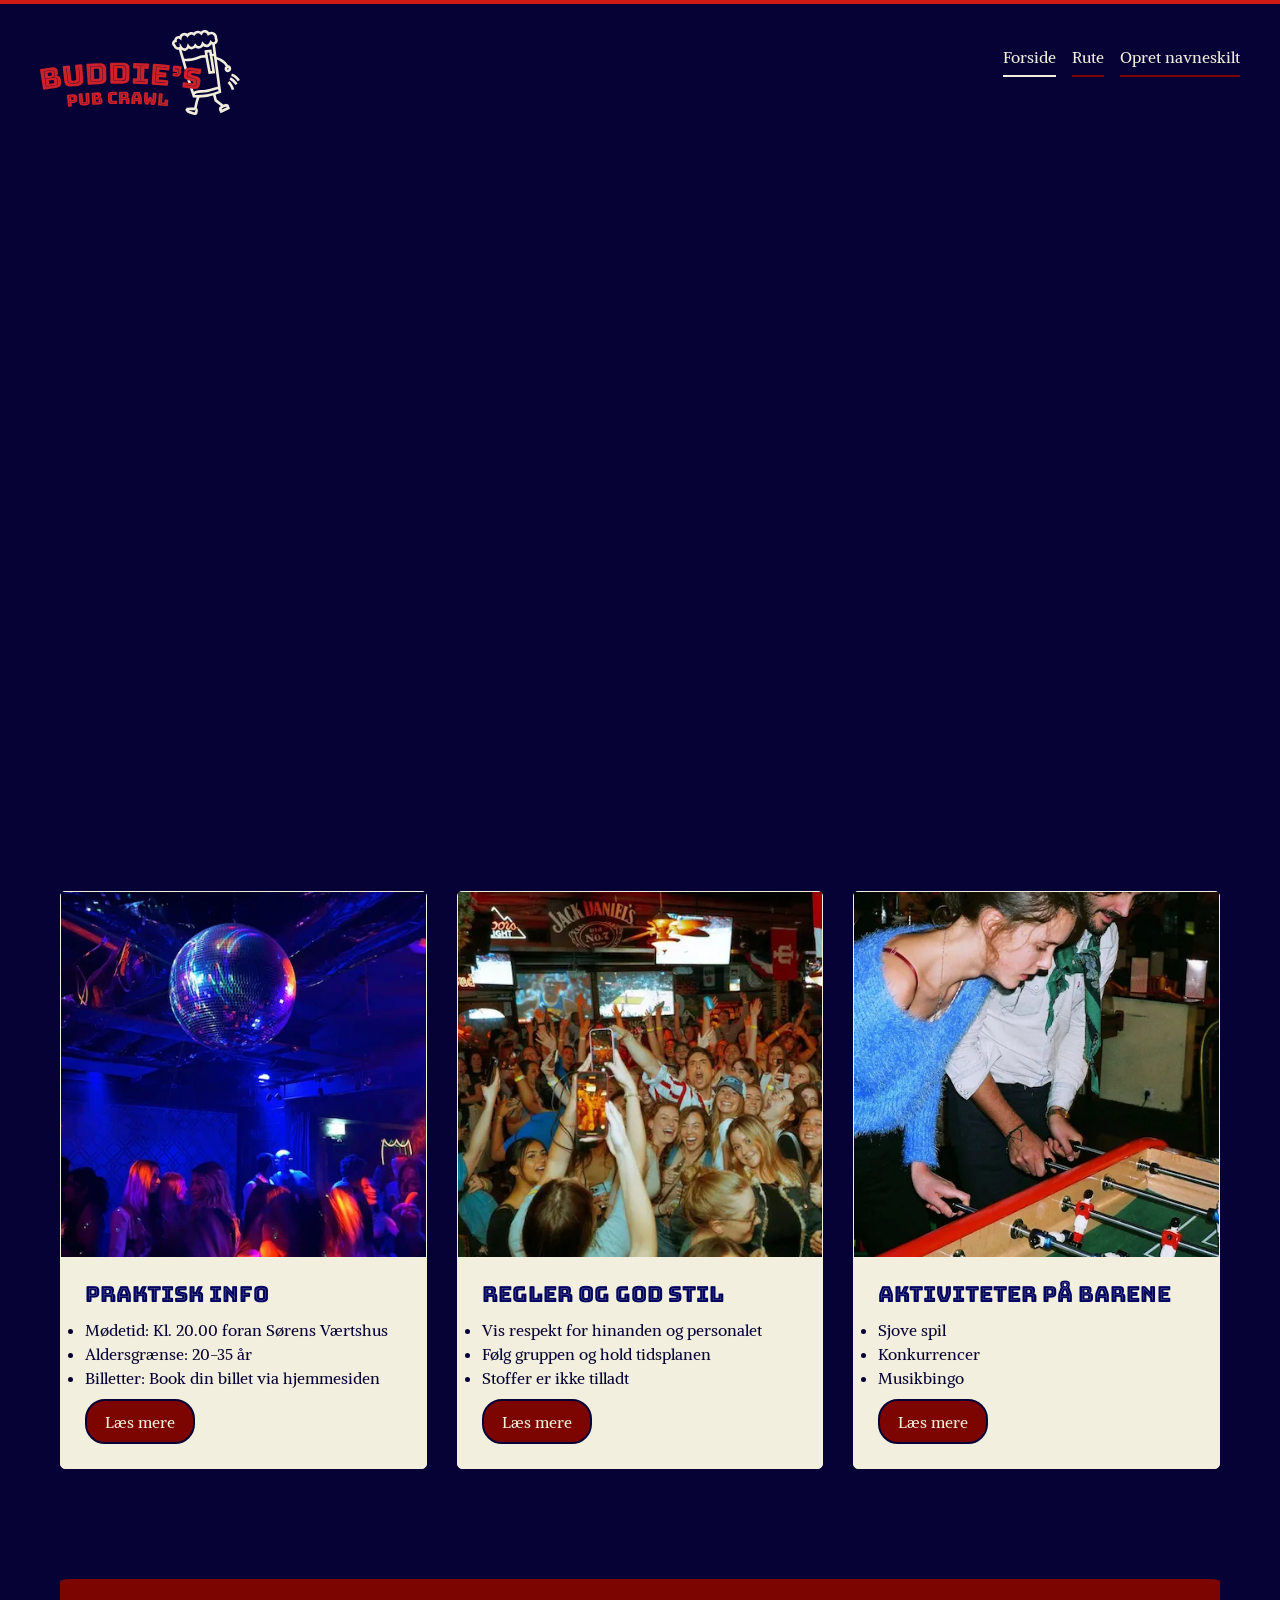
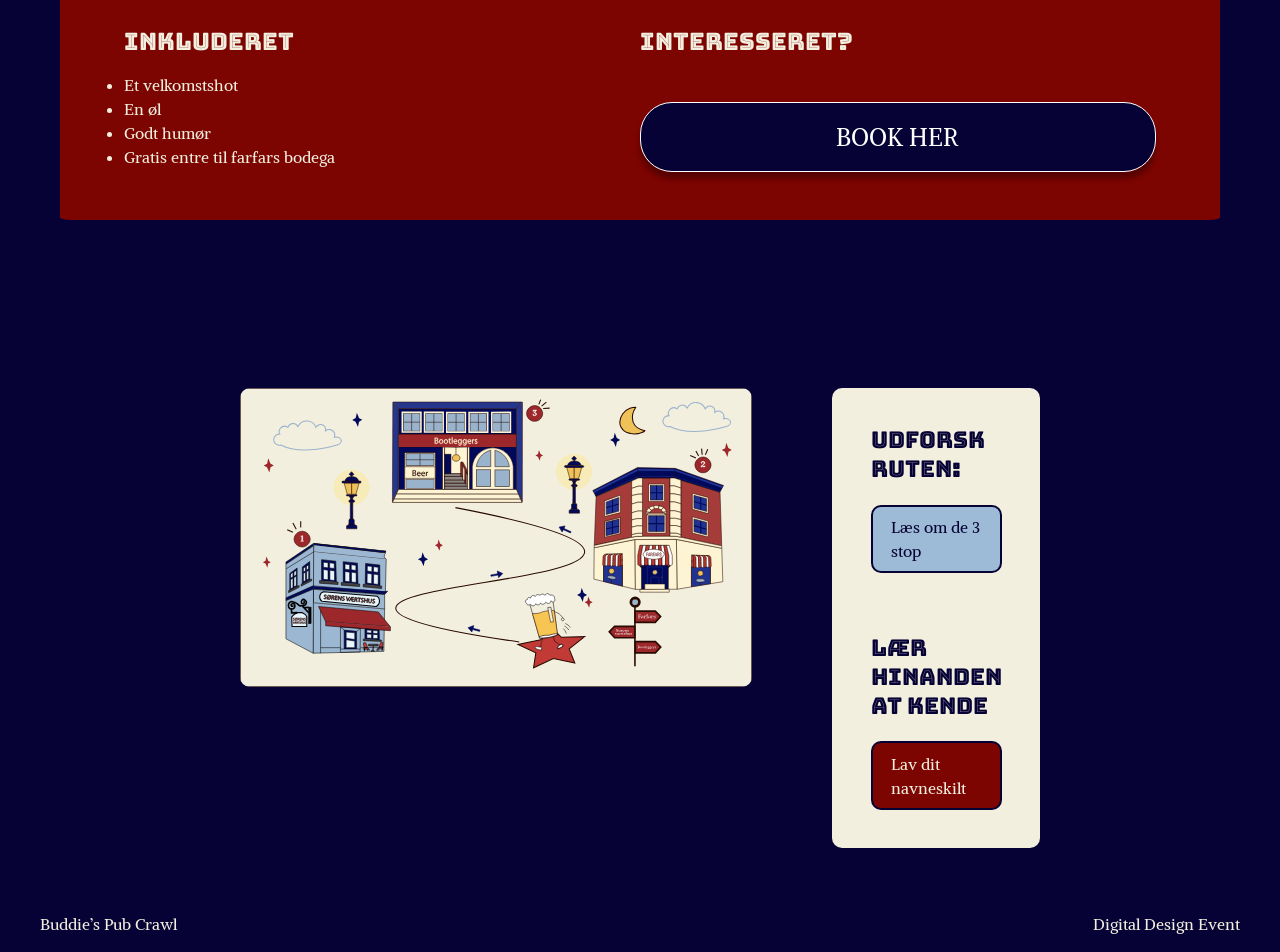
==== commit 5e4148a0: "form done - niko" ====
--- a/index.html
+++ b/index.html
@@ -143,16 +143,16 @@
       </div>
     </div>
     <div class="svg">
-      <div>
+      <div class="svg_billede">
         <img src="./imgs/eventsite.svg" alt="billede af de tre barer">
       </div>
       <div class="beige_boks">
         <div class="boks_details">
-          <h2>Udforsk ruten:</h2>
+          <h2 class="boks_svg">Udforsk ruten:</h2>
           <a class="cta_rute" href="./svg.html">Læs om de 3 stop</a>
         </div>
         <div class="boks_details">
-          <h2>Lær hinanden at kende</h2>
+          <h2 class="boks_svg">Lær hinanden at kende</h2>
           <a class="cta_navneskilt" href="./form.html">Lav dit navneskilt</a>
         </div>
       </div>
--- a/style.css
+++ b/style.css
@@ -84,6 +84,34 @@
 
 .form-farver {
   display: flex;
+  border-radius: 15px;
+  padding: 8px;
+  gap: 8px;
+  input {
+    appearance: none;
+  }
+  input:checked {
+    outline: 2px solid black;
+    outline-offset: 2px;
+  }
+  #color1 {
+    background: #81c4ff;
+  }
+  #color2 {
+    background: #1305aa;
+  }
+  #color3 {
+    background: #be0c09;
+  }
+  #color4 {
+    background: #f6c552;
+  }
+  input:checked {
+    outline-offset: 1px;
+  }
+}
+.form-farver[data-color="red"] {
+  border-color: #7c0401;
 }
 
 form {
@@ -104,9 +132,6 @@
 
   border-radius: 15px;
   padding: 10px;
-}
-.form-farver {
-  border-radius: 15px;
 }
 
 label:has(input:is([type="radio"], [type="checkbox"])) {
@@ -165,8 +190,17 @@
 .trin {
   display: flex;
   align-items: center;
-  gap: 16px;
+  gap: 14px;
   margin-bottom: 16px;
+}
+
+.error-message {
+  display: none;
+  color: #7c0401;
+}
+
+.humear {
+  padding: 0;
 }
 
 /************ Fonts *****************/
@@ -176,6 +210,13 @@
   font-weight: 300;
   font-style: normal;
   font-size: 22px !important;
+}
+
+.boks_svg {
+  font-family: "Bungee Inline", sans-serif;
+  font-weight: 300;
+  font-style: normal;
+  font-size: 23px !important;
 }
 
 /************ Card *****************/
@@ -226,6 +267,7 @@
   color: #f3efdf;
   justify-self: start;
   border-radius: 20px;
+  border: 2px solid #060235;
 
   font-family: "Alike", serif;
   font-weight: 400;
@@ -593,6 +635,13 @@
   text-decoration: none;
 }
 /************** SVG **************/
+@view-transition {
+  navigation: auto;
+}
+
+.svg_billede {
+  view-transition-name: img;
+}
 
 /* Øllen */
 .svg-bar .beer {
@@ -664,6 +713,14 @@
   /* Gør det muligt at animere til indholdets naturlige størrelse her. */
   interpolate-size: allow-keywords;
 }
+
+.punkt_svg {
+  padding: 1.5rem;
+  font-family: "Alike", serif;
+  font-weight: 400;
+  font-style: normal;
+  font-size: 15px;
+}
 /********** SVG forside *************/
 
 .svg {
@@ -677,3 +734,126 @@
     grid-template-columns: 1fr 1fr;
   }
 }
+
+/******************* dead link ******************/
+.dead_link {
+  color: #f3efdf;
+}
+
+/************ animationer ************/
+
+@keyframes apper-1 {
+  from {
+    opacity: 0;
+    translate: -20vw;
+    rotate: -5deg;
+  }
+}
+
+@keyframes apper-2 {
+  from {
+    opacity: 0;
+    translate: 20vw;
+    rotate: 5deg;
+  }
+}
+
+@keyframes progress {
+  from {
+    scale: 0 1;
+  }
+}
+
+html::before {
+  content: "";
+  block-size: 4px;
+  background-color: #d01a17;
+  position: fixed;
+  inset: 0;
+  animation: progress linear;
+  transform-origin: 0;
+  animation-timeline: scroll();
+}
+.svg_billede {
+  animation: apper-1 2s ease-out both;
+  animation-timeline: view();
+  animation-range: 8% 40%;
+}
+
+.beige_boks {
+  animation: apper-2 2s ease-out both;
+  animation-timeline: view();
+  animation-range: 8% 40%;
+}
+
+/********* navneskilt opsamling ***********/
+.navneskilt {
+  background-color: #f5f1df;
+  color: #08083f;
+  border: 8px solid #08083f;
+  border-radius: 24px;
+
+  padding: 11px;
+  width: 100%;
+  max-width: 900px;
+  margin: 40px auto;
+  box-sizing: border-box;
+}
+.navneskilt_top {
+  display: grid;
+  grid-template-columns: 3fr 1fr;
+  align-items: center;
+  gap: 30px;
+  margin-bottom: 25px;
+}
+.navn_alder h2 {
+  margin: 0;
+  font-size: 45px;
+}
+.navn_alder {
+  display: grid;
+  grid-template-columns: 3fr 1fr;
+  align-items: center;
+
+  border: 5px solid #08083f;
+  border-radius: 30px;
+  padding: 15px;
+}
+
+.person {
+  display: grid;
+  grid-template-columns: 3fr 1fr;
+}
+.navneskilt_info {
+  display: grid;
+  grid-template-columns: 1fr 1fr;
+}
+.info_felt {
+  padding: 15px;
+  border-top: 3px solid #08083f;
+}
+
+.info_felt:nth-child(odd) {
+  border-right: 3px solid #08083f;
+}
+
+.info_felt p {
+  font-size: 16px;
+  font-weight: bold;
+  margin: 0 0 5px;
+}
+
+.info_felt h2 {
+  font-size: 24px;
+  font-weight: normal;
+  margin: 0;
+}
+
+.opsamling-placeholder {
+  border-radius: 24px;
+  padding-inline: 27px;
+}
+
+.opsamling_h1 {
+  color: #f5f1df;
+}
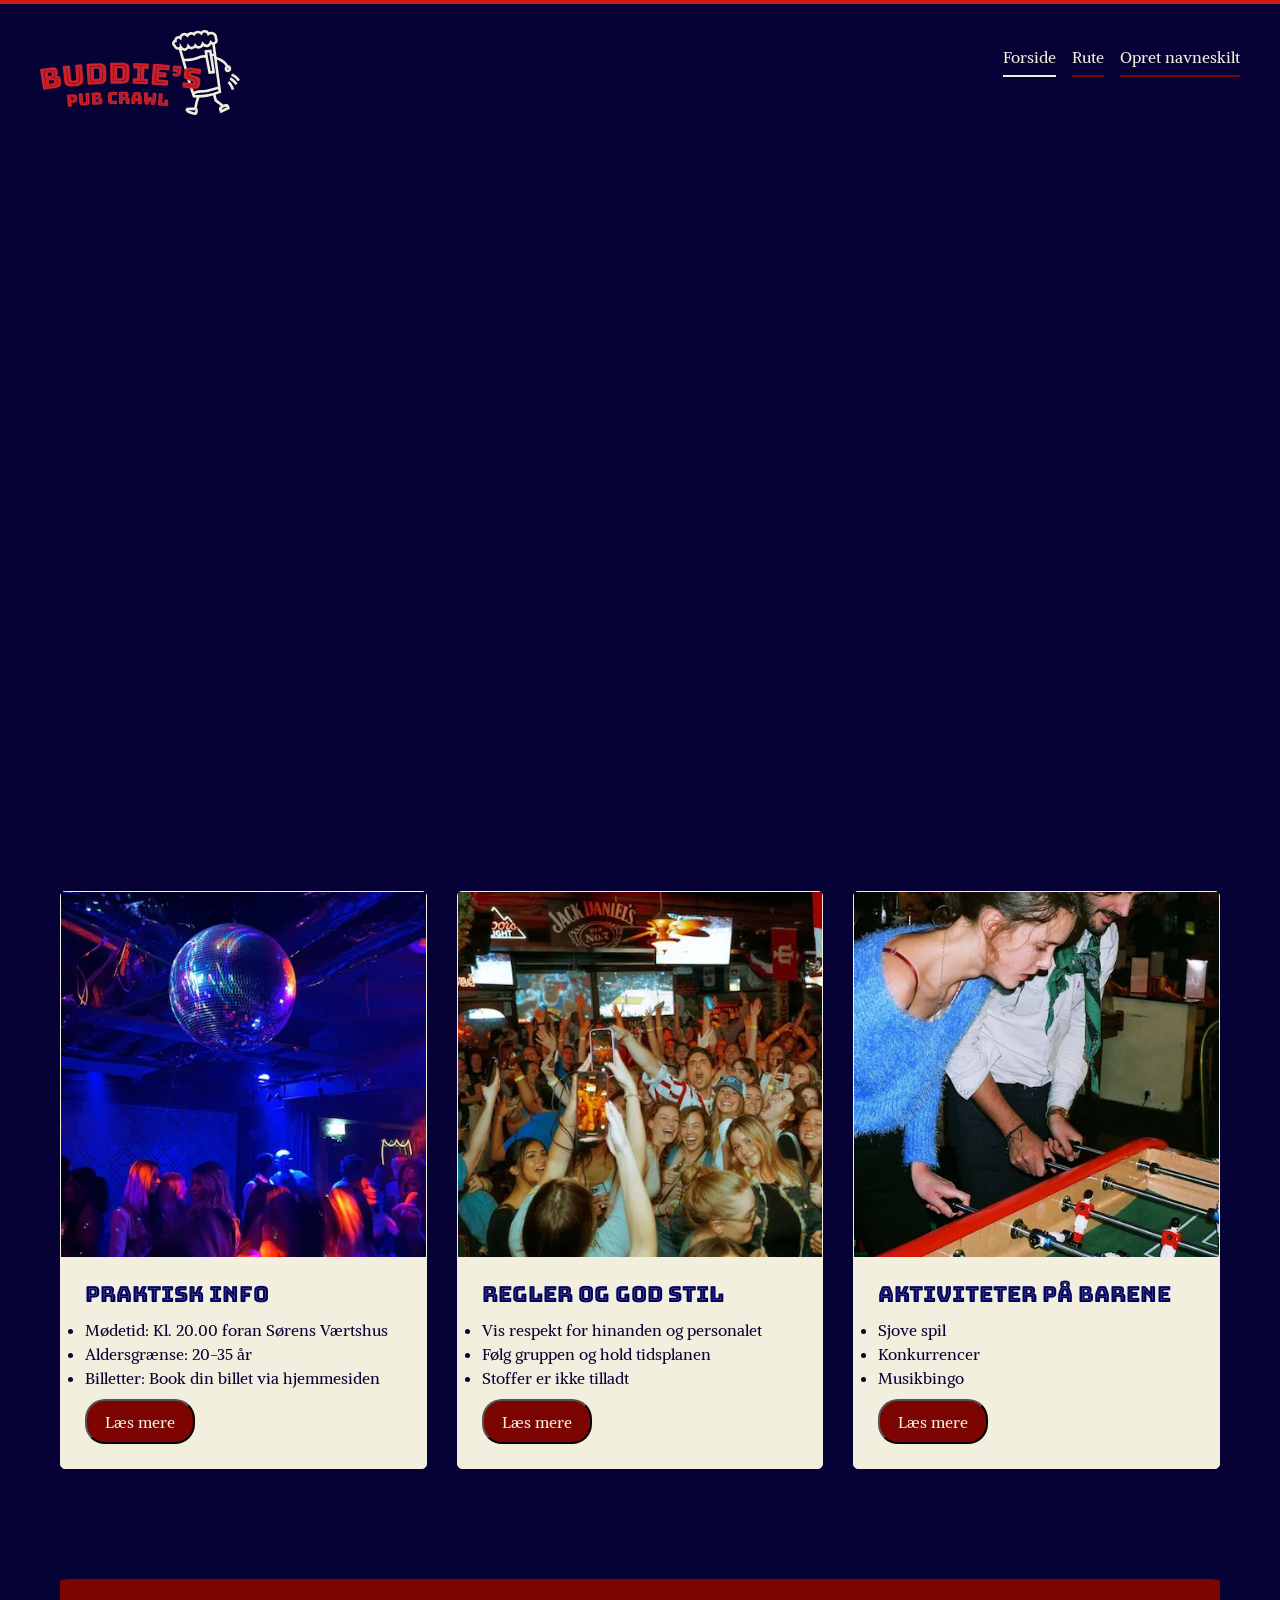
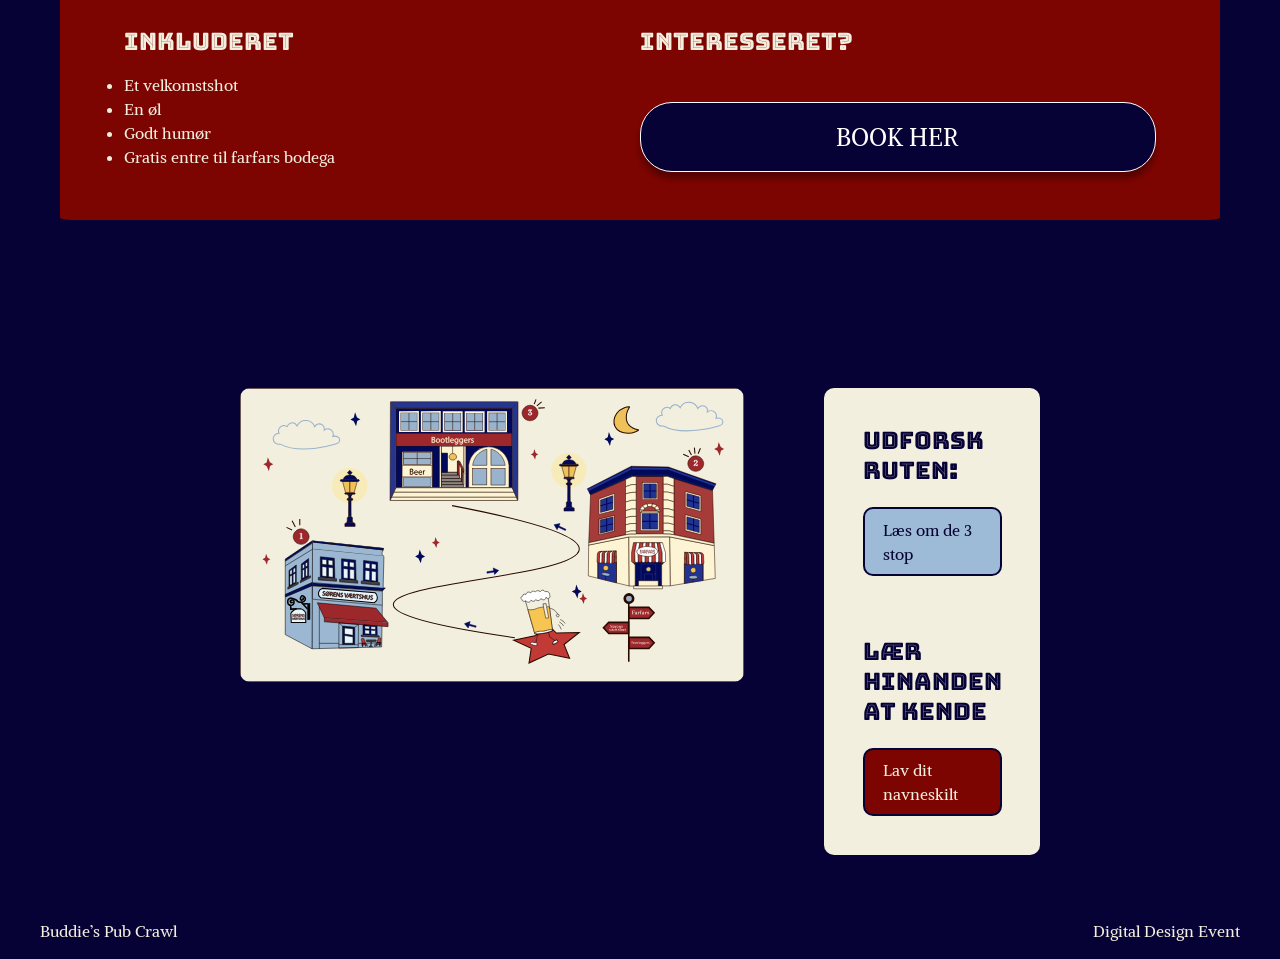
==== commit 948bd1ca: "form done - soph" ====
--- a/index.html
+++ b/index.html
@@ -146,13 +146,16 @@
       <div class="svg_billede">
         <img src="./imgs/eventsite.svg" alt="billede af de tre barer">
       </div>
+
+
+
       <div class="beige_boks">
         <div class="boks_details">
-          <h2 class="boks_svg">Udforsk ruten:</h2>
+          <h2>Udforsk ruten:</h2>
           <a class="cta_rute" href="./svg.html">Læs om de 3 stop</a>
         </div>
         <div class="boks_details">
-          <h2 class="boks_svg">Lær hinanden at kende</h2>
+          <h2>Lær hinanden at kende</h2>
           <a class="cta_navneskilt" href="./form.html">Lav dit navneskilt</a>
         </div>
       </div>
--- a/style.css
+++ b/style.css
@@ -87,31 +87,29 @@
   border-radius: 15px;
   padding: 8px;
   gap: 8px;
+
   input {
     appearance: none;
   }
   input:checked {
-    outline: 2px solid black;
+    outline: 2px solid #000;
     outline-offset: 2px;
   }
   #color1 {
     background: #81c4ff;
   }
+
   #color2 {
     background: #1305aa;
   }
+
   #color3 {
     background: #be0c09;
   }
+
   #color4 {
     background: #f6c552;
   }
-  input:checked {
-    outline-offset: 1px;
-  }
-}
-.form-farver[data-color="red"] {
-  border-color: #7c0401;
 }
 
 form {
@@ -190,17 +188,21 @@
 .trin {
   display: flex;
   align-items: center;
-  gap: 14px;
+  gap: 16px;
   margin-bottom: 16px;
 }
 
 .error-message {
   display: none;
-  color: #7c0401;
-}
-
-.humear {
-  padding: 0;
+}
+
+.form-group:has(:user-invalid) {
+  input {
+    outline: 2px solid red;
+  }
+  .error-message {
+    display: block;
+  }
 }
 
 /************ Fonts *****************/
@@ -210,13 +212,6 @@
   font-weight: 300;
   font-style: normal;
   font-size: 22px !important;
-}
-
-.boks_svg {
-  font-family: "Bungee Inline", sans-serif;
-  font-weight: 300;
-  font-style: normal;
-  font-size: 23px !important;
 }
 
 /************ Card *****************/
@@ -267,7 +262,6 @@
   color: #f3efdf;
   justify-self: start;
   border-radius: 20px;
-  border: 2px solid #060235;
 
   font-family: "Alike", serif;
   font-weight: 400;
@@ -635,13 +629,6 @@
   text-decoration: none;
 }
 /************** SVG **************/
-@view-transition {
-  navigation: auto;
-}
-
-.svg_billede {
-  view-transition-name: img;
-}
 
 /* Øllen */
 .svg-bar .beer {
@@ -713,14 +700,6 @@
   /* Gør det muligt at animere til indholdets naturlige størrelse her. */
   interpolate-size: allow-keywords;
 }
-
-.punkt_svg {
-  padding: 1.5rem;
-  font-family: "Alike", serif;
-  font-weight: 400;
-  font-style: normal;
-  font-size: 15px;
-}
 /********** SVG forside *************/
 
 .svg {
@@ -735,12 +714,13 @@
   }
 }
 
-/******************* dead link ******************/
-.dead_link {
-  color: #f3efdf;
-}
-
-/************ animationer ************/
+/********** animationer *************/
+
+.svg_billede {
+  animation: apper-1 2s ease-out both;
+  animation-timeline: view();
+  animation-range: 8% 40%;
+}
 
 @keyframes apper-1 {
   from {
@@ -750,17 +730,17 @@
   }
 }
 
+.beige_boks {
+  animation: apper-2 2s ease-out both;
+  animation-timeline: view();
+  animation-range: 8% 40%;
+}
+
 @keyframes apper-2 {
   from {
     opacity: 0;
     translate: 20vw;
     rotate: 5deg;
-  }
-}
-
-@keyframes progress {
-  from {
-    scale: 0 1;
   }
 }
 
@@ -774,86 +754,12 @@
   transform-origin: 0;
   animation-timeline: scroll();
 }
-.svg_billede {
-  animation: apper-1 2s ease-out both;
-  animation-timeline: view();
-  animation-range: 8% 40%;
-}
-
-.beige_boks {
-  animation: apper-2 2s ease-out both;
-  animation-timeline: view();
-  animation-range: 8% 40%;
-}
-
-/********* navneskilt opsamling ***********/
-.navneskilt {
-  background-color: #f5f1df;
-  color: #08083f;
-  border: 8px solid #08083f;
-  border-radius: 24px;
-
-  padding: 11px;
-  width: 100%;
-  max-width: 900px;
-  margin: 40px auto;
-  box-sizing: border-box;
-}
-.navneskilt_top {
-  display: grid;
-  grid-template-columns: 3fr 1fr;
-  align-items: center;
-  gap: 30px;
-  margin-bottom: 25px;
-}
-.navn_alder h2 {
-  margin: 0;
-  font-size: 45px;
-}
-.navn_alder {
-  display: grid;
-  grid-template-columns: 3fr 1fr;
-  align-items: center;
-
-  border: 5px solid #08083f;
-  border-radius: 30px;
-  padding: 15px;
-}
-
-.person {
-  display: grid;
-  grid-template-columns: 3fr 1fr;
-}
-.navneskilt_info {
-  display: grid;
-  grid-template-columns: 1fr 1fr;
-}
-.info_felt {
-  padding: 15px;
-  border-top: 3px solid #08083f;
-}
-
-.info_felt:nth-child(odd) {
-  border-right: 3px solid #08083f;
-}
-
-.info_felt p {
-  font-size: 16px;
-  font-weight: bold;
-  margin: 0 0 5px;
-}
-
-.info_felt h2 {
-  font-size: 24px;
-  font-weight: normal;
-  margin: 0;
-}
-
-.opsamling-placeholder {
-  border-radius: 24px;
-  padding-inline: 27px;
-}
-
-.opsamling_h1 {
-  color: #f5f1df;
-}
+
+@keyframes progress {
+  from {
+    scale: 0 1;
+  }
+  to {
+    scale: 1 1;
+  }
+}
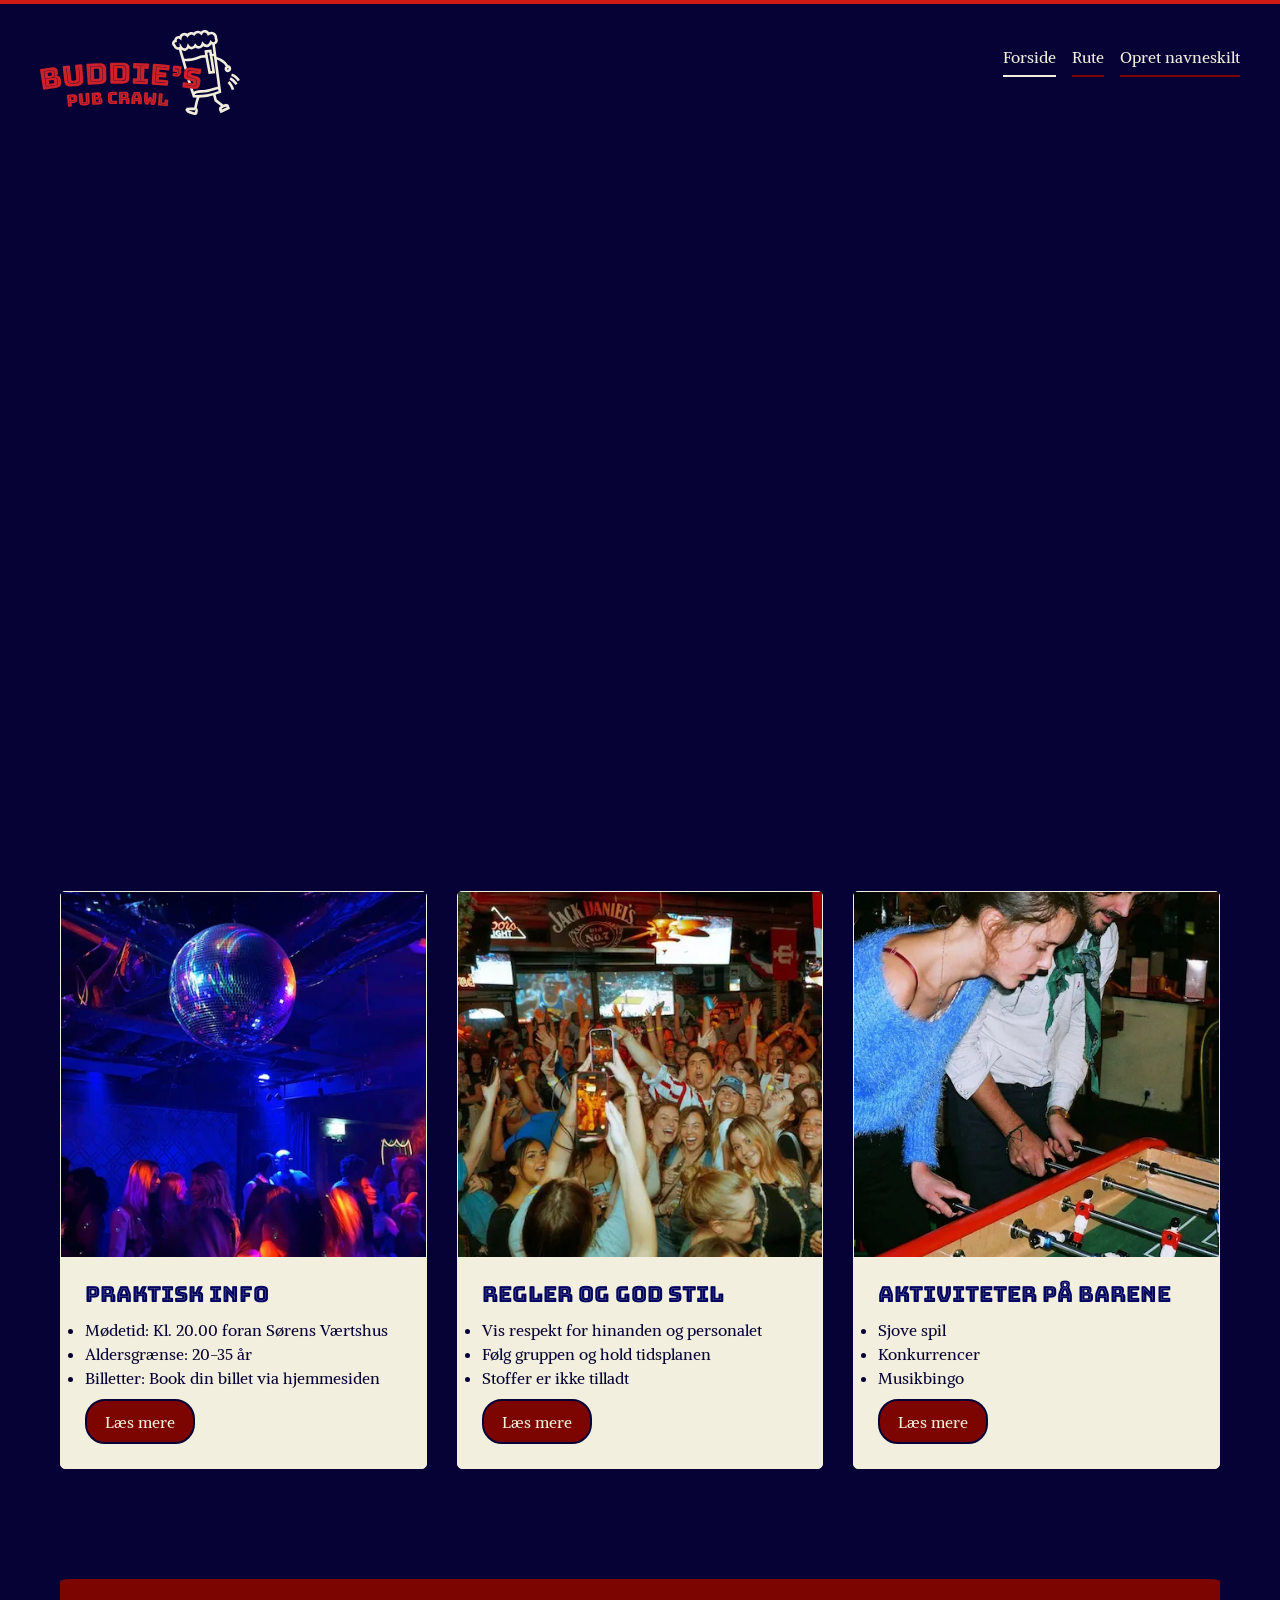
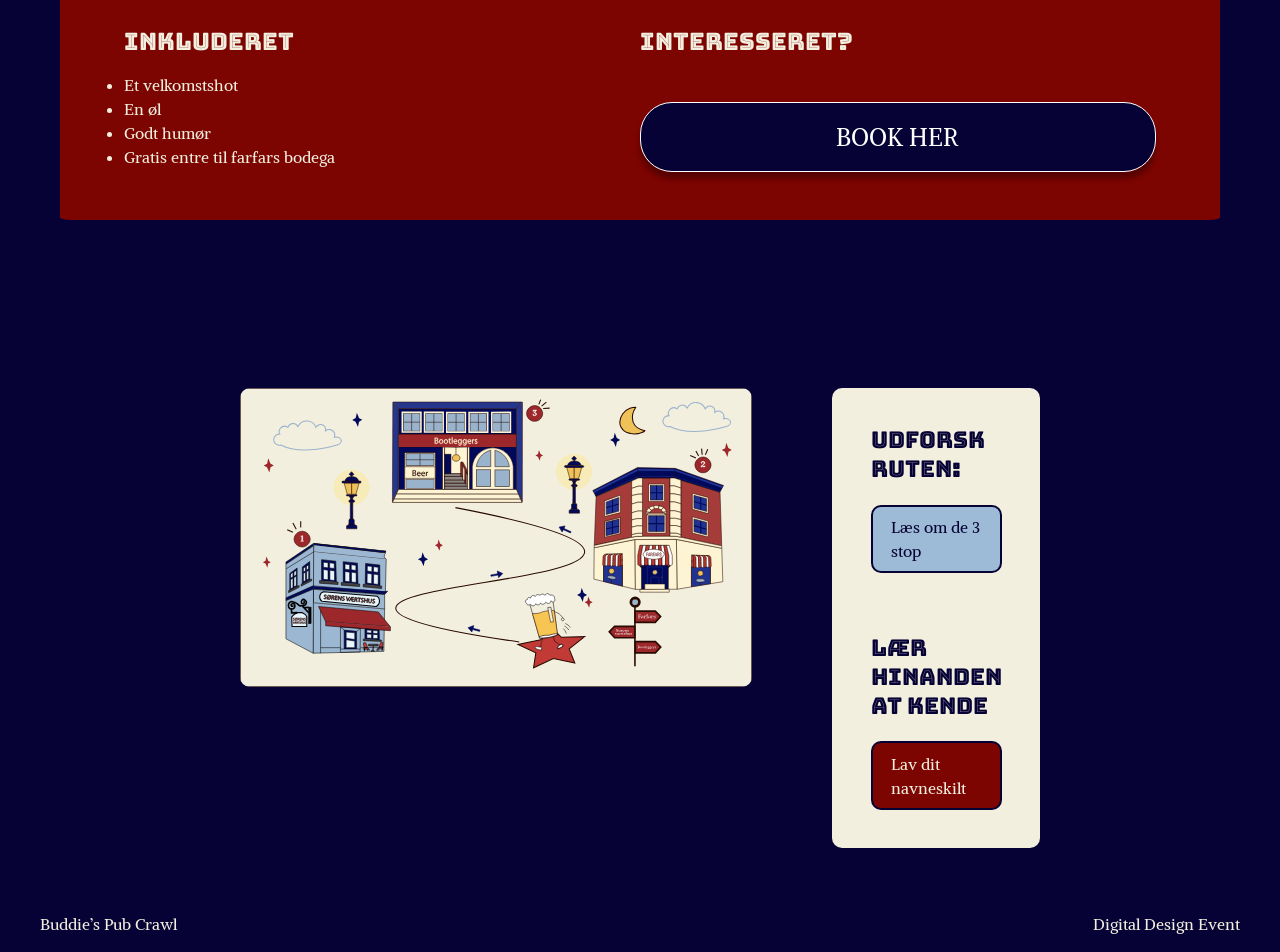
==== commit 2ccbd9bb: "Merge pull request #4 from NikolineKastbjerg:opsamling-niko form done - niko" ====
--- a/index.html
+++ b/index.html
@@ -146,16 +146,13 @@
       <div class="svg_billede">
         <img src="./imgs/eventsite.svg" alt="billede af de tre barer">
       </div>
-
-
-
       <div class="beige_boks">
         <div class="boks_details">
-          <h2>Udforsk ruten:</h2>
+          <h2 class="boks_svg">Udforsk ruten:</h2>
           <a class="cta_rute" href="./svg.html">Læs om de 3 stop</a>
         </div>
         <div class="boks_details">
-          <h2>Lær hinanden at kende</h2>
+          <h2 class="boks_svg">Lær hinanden at kende</h2>
           <a class="cta_navneskilt" href="./form.html">Lav dit navneskilt</a>
         </div>
       </div>
--- a/style.css
+++ b/style.css
@@ -87,29 +87,31 @@
   border-radius: 15px;
   padding: 8px;
   gap: 8px;
-
   input {
     appearance: none;
   }
   input:checked {
-    outline: 2px solid #000;
+    outline: 2px solid black;
     outline-offset: 2px;
   }
   #color1 {
     background: #81c4ff;
   }
-
   #color2 {
     background: #1305aa;
   }
-
   #color3 {
     background: #be0c09;
   }
-
   #color4 {
     background: #f6c552;
   }
+  input:checked {
+    outline-offset: 1px;
+  }
+}
+.form-farver[data-color="red"] {
+  border-color: #7c0401;
 }
 
 form {
@@ -188,21 +190,17 @@
 .trin {
   display: flex;
   align-items: center;
-  gap: 16px;
+  gap: 14px;
   margin-bottom: 16px;
 }
 
 .error-message {
   display: none;
-}
-
-.form-group:has(:user-invalid) {
-  input {
-    outline: 2px solid red;
-  }
-  .error-message {
-    display: block;
-  }
+  color: #7c0401;
+}
+
+.humear {
+  padding: 0;
 }
 
 /************ Fonts *****************/
@@ -212,6 +210,13 @@
   font-weight: 300;
   font-style: normal;
   font-size: 22px !important;
+}
+
+.boks_svg {
+  font-family: "Bungee Inline", sans-serif;
+  font-weight: 300;
+  font-style: normal;
+  font-size: 23px !important;
 }
 
 /************ Card *****************/
@@ -262,6 +267,7 @@
   color: #f3efdf;
   justify-self: start;
   border-radius: 20px;
+  border: 2px solid #060235;
 
   font-family: "Alike", serif;
   font-weight: 400;
@@ -629,6 +635,13 @@
   text-decoration: none;
 }
 /************** SVG **************/
+@view-transition {
+  navigation: auto;
+}
+
+.svg_billede {
+  view-transition-name: img;
+}
 
 /* Øllen */
 .svg-bar .beer {
@@ -700,6 +713,14 @@
   /* Gør det muligt at animere til indholdets naturlige størrelse her. */
   interpolate-size: allow-keywords;
 }
+
+.punkt_svg {
+  padding: 1.5rem;
+  font-family: "Alike", serif;
+  font-weight: 400;
+  font-style: normal;
+  font-size: 15px;
+}
 /********** SVG forside *************/
 
 .svg {
@@ -714,13 +735,12 @@
   }
 }
 
-/********** animationer *************/
-
-.svg_billede {
-  animation: apper-1 2s ease-out both;
-  animation-timeline: view();
-  animation-range: 8% 40%;
-}
+/******************* dead link ******************/
+.dead_link {
+  color: #f3efdf;
+}
+
+/************ animationer ************/
 
 @keyframes apper-1 {
   from {
@@ -730,17 +750,17 @@
   }
 }
 
-.beige_boks {
-  animation: apper-2 2s ease-out both;
-  animation-timeline: view();
-  animation-range: 8% 40%;
-}
-
 @keyframes apper-2 {
   from {
     opacity: 0;
     translate: 20vw;
     rotate: 5deg;
+  }
+}
+
+@keyframes progress {
+  from {
+    scale: 0 1;
   }
 }
 
@@ -754,12 +774,86 @@
   transform-origin: 0;
   animation-timeline: scroll();
 }
-
-@keyframes progress {
-  from {
-    scale: 0 1;
-  }
-  to {
-    scale: 1 1;
-  }
-}
+.svg_billede {
+  animation: apper-1 2s ease-out both;
+  animation-timeline: view();
+  animation-range: 8% 40%;
+}
+
+.beige_boks {
+  animation: apper-2 2s ease-out both;
+  animation-timeline: view();
+  animation-range: 8% 40%;
+}
+
+/********* navneskilt opsamling ***********/
+.navneskilt {
+  background-color: #f5f1df;
+  color: #08083f;
+  border: 8px solid #08083f;
+  border-radius: 24px;
+
+  padding: 11px;
+  width: 100%;
+  max-width: 900px;
+  margin: 40px auto;
+  box-sizing: border-box;
+}
+.navneskilt_top {
+  display: grid;
+  grid-template-columns: 3fr 1fr;
+  align-items: center;
+  gap: 30px;
+  margin-bottom: 25px;
+}
+.navn_alder h2 {
+  margin: 0;
+  font-size: 45px;
+}
+.navn_alder {
+  display: grid;
+  grid-template-columns: 3fr 1fr;
+  align-items: center;
+
+  border: 5px solid #08083f;
+  border-radius: 30px;
+  padding: 15px;
+}
+
+.person {
+  display: grid;
+  grid-template-columns: 3fr 1fr;
+}
+.navneskilt_info {
+  display: grid;
+  grid-template-columns: 1fr 1fr;
+}
+.info_felt {
+  padding: 15px;
+  border-top: 3px solid #08083f;
+}
+
+.info_felt:nth-child(odd) {
+  border-right: 3px solid #08083f;
+}
+
+.info_felt p {
+  font-size: 16px;
+  font-weight: bold;
+  margin: 0 0 5px;
+}
+
+.info_felt h2 {
+  font-size: 24px;
+  font-weight: normal;
+  margin: 0;
+}
+
+.opsamling-placeholder {
+  border-radius: 24px;
+  padding-inline: 27px;
+}
+
+.opsamling_h1 {
+  color: #f5f1df;
+}
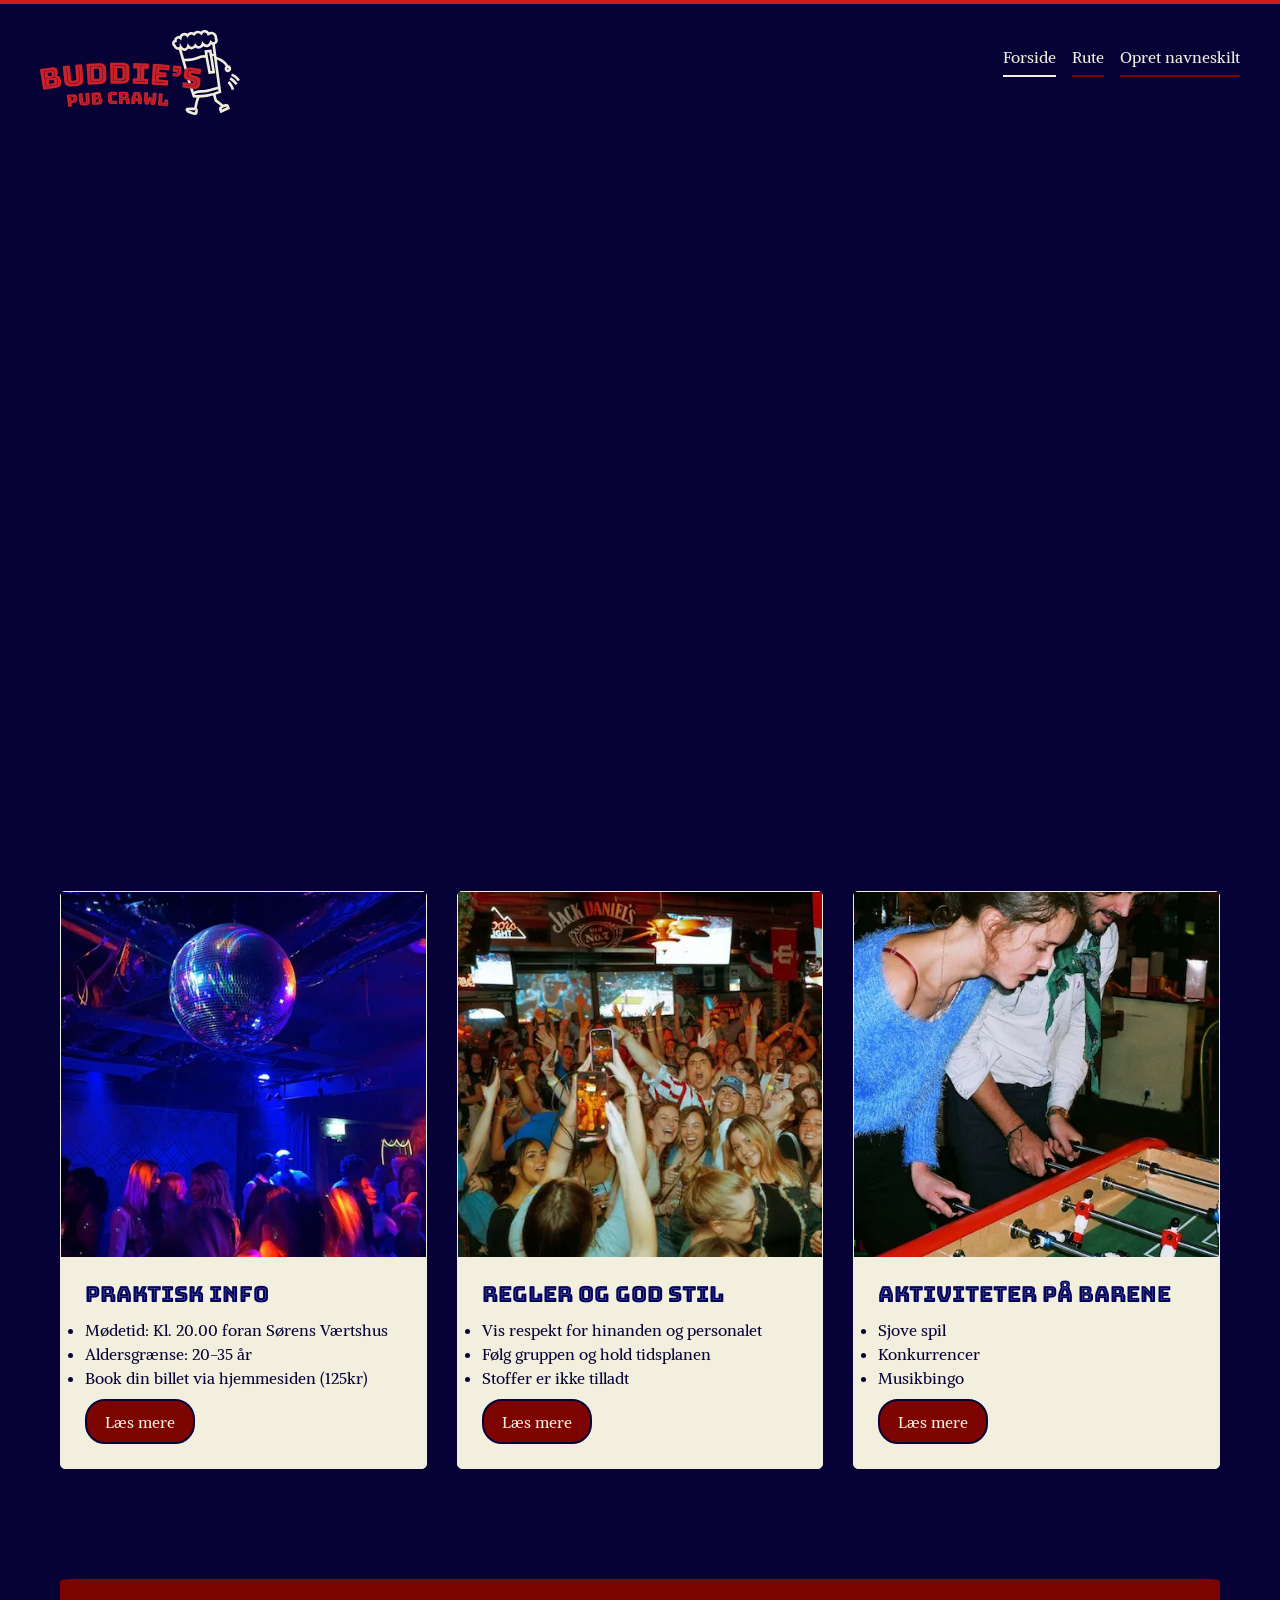
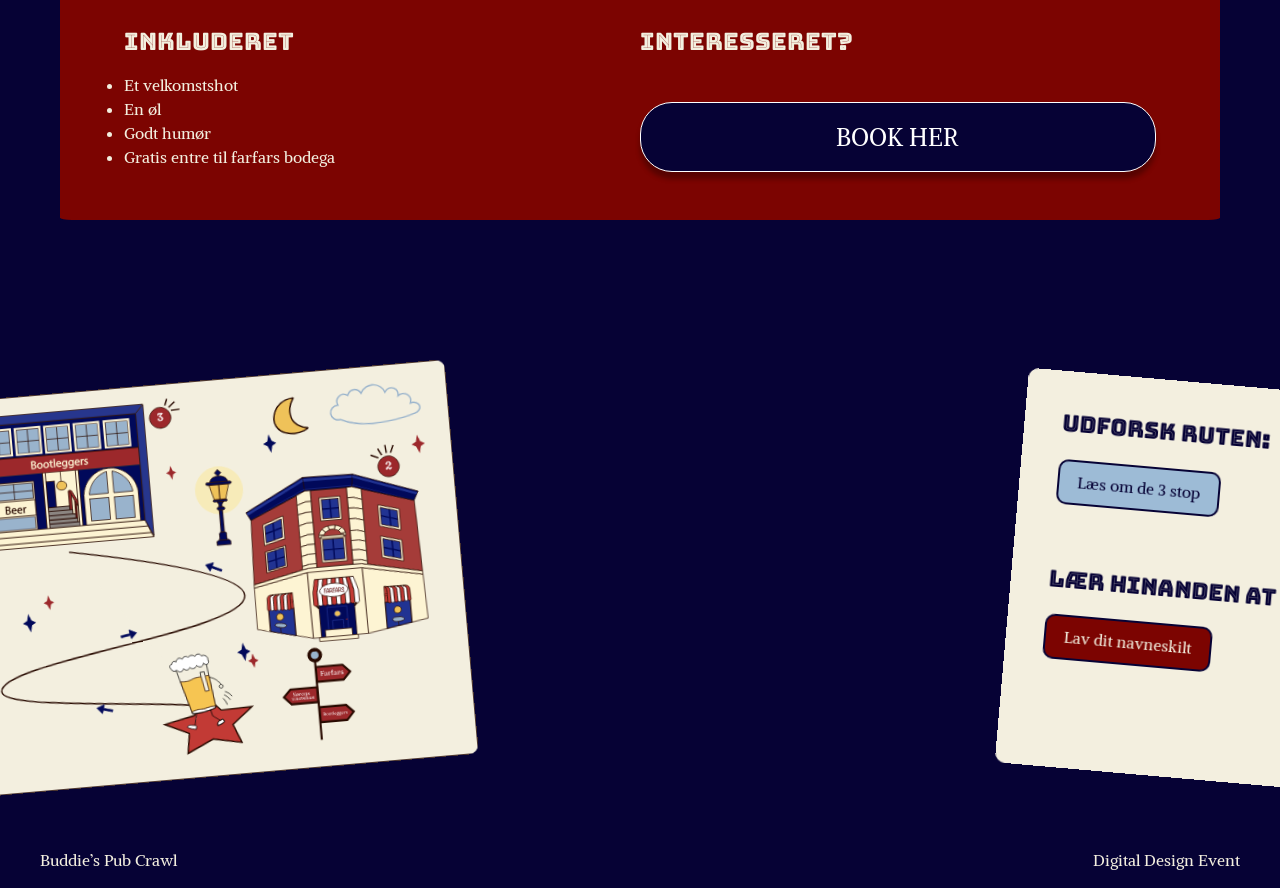
==== commit d964c45d: "done" ====
--- a/index.html
+++ b/index.html
@@ -13,7 +13,7 @@
   <link href="https://fonts.googleapis.com/css2?family=Alike&display=swap" rel="stylesheet">
 
   <link rel="icon" href="./imgs/favicon.svg" type="image/svg+xml" />
-  <title>Eventnavn</title>
+  <title>Buddie’s Pub Crawl</title>
   <link rel="stylesheet" href="./starter.css">
   <link rel="stylesheet" href="./style.css">
 </head>
@@ -48,7 +48,7 @@
             <ul>
               <li>Mødetid: Kl. 20.00 foran Sørens Værtshus</li>
               <li>Aldersgrænse: 20-35 år</li>
-              <li>Billetter: Book din billet via hjemmesiden</li>
+              <li>Book din billet via hjemmesiden (125kr)</li>
             </ul>
             <button class="cta_card" popovertarget="card-details-1">Læs mere</button>
           </div>
--- a/style.css
+++ b/style.css
@@ -203,6 +203,22 @@
   padding: 0;
 }
 
+.error-message {
+  display: none;
+}
+
+.form-group:has(:required) {
+  label::after,
+  legend::after {
+    content: " *";
+  }
+}
+
+.form-group:has(:user-invalid) {
+  .error-message {
+    display: block;
+  }
+}
 /************ Fonts *****************/
 
 .card_overskrift {
@@ -403,12 +419,11 @@
 .beige_boks {
   background-color: #f3efdf;
   padding: 0.5rem;
-  margin-left: 5rem;
-  margin-right: 15rem;
+  /* margin-left: 5rem;
+  margin-right: 15rem; */
   border-radius: 10px;
 }
 .svg {
-  margin-left: 15rem;
   img {
     border-radius: 10px;
   }
@@ -645,26 +660,37 @@
 
 /* Øllen */
 .svg-bar .beer {
-  transition: translate 0.5s ease-in-out;
-  translate: var(--x, 0px) var(--y, 0px);
+  /* transition: translate 0.5s ease-in-out;
+  translate: var(--x, 0px) var(--y, 0px); */
+  transition: 2s;
+  offset-path: path(
+    "M582.94,459.81c-122.07-17.39-287.36-20.98-287.07-45.04.53-42.98,352.54-54.83,354.57-105.47.78-19.58-50.73-46.55-242.57-83.19"
+  );
+  offset-distance: var(--distance);
+  offset-anchor: 50% 50%;
+  offset-rotate: 0deg;
+  transform-box: fill-box;
 }
 
 /* Bootleggers */
 .svg-bar[data-position="bootleggers"] {
-  --x: -17%;
-  --y: -44%;
+  /* --x: -17%;
+  --y: -44%; */
+  --distance: 100%;
 }
 
 /* Farfars */
 .svg-bar[data-position="farfars"] {
-  --x: 6.4%;
-  --y: -29.8%;
+  /* --x: 6.4%;
+  --y: -29.8%; */
+  --distance: 73%;
 }
 
 /* Sørens Værtshus */
 .svg-bar[data-position="sorens_veartshus"] {
-  --x: -26.3%;
-  --y: -12.5%;
+  /* --x: -26.3%;
+  --y: -12.5%; */
+  --distance: 34%;
 }
 .rute {
   color: #f3efdf;
@@ -724,14 +750,14 @@
 /********** SVG forside *************/
 
 .svg {
-  grid-template-columns: inherit;
-  display: grid;
-  grid-column: 1 / -1;
-
+  display: grid;
+  grid-template-columns: 1fr;
+  margin: 0;
+  gap: 3%;
   @media (width > 700px) {
     /*****desktop****/
-    display: grid;
-    grid-template-columns: 1fr 1fr;
+    grid-template-columns: 1.4fr 1fr;
+    gap: 3%;
   }
 }
 
@@ -775,15 +801,19 @@
   animation-timeline: scroll();
 }
 .svg_billede {
-  animation: apper-1 2s ease-out both;
-  animation-timeline: view();
-  animation-range: 8% 40%;
+  @media (width > 700px) {
+    animation: apper-1 2s ease-out both;
+    animation-timeline: view();
+    animation-range: 8% 40%;
+  }
 }
 
 .beige_boks {
-  animation: apper-2 2s ease-out both;
-  animation-timeline: view();
-  animation-range: 8% 40%;
+  @media (width > 700px) {
+    animation: apper-2 2s ease-out both;
+    animation-timeline: view();
+    animation-range: 8% 40%;
+  }
 }
 
 /********* navneskilt opsamling ***********/
@@ -791,13 +821,14 @@
   background-color: #f5f1df;
   color: #08083f;
   border: 8px solid #08083f;
-  border-radius: 24px;
+  border-radius: 35px;
 
   padding: 11px;
   width: 100%;
   max-width: 900px;
   margin: 40px auto;
   box-sizing: border-box;
+  corner-shape: scoop;
 }
 .navneskilt_top {
   display: grid;
@@ -853,7 +884,91 @@
   border-radius: 24px;
   padding-inline: 27px;
 }
-
+.opsamling-placeholder[data-color="color1"] {
+  .navneskilt {
+    border-color: #81c4ff;
+  }
+  .navn_alder {
+    border-color: #81c4ff;
+  }
+  .info_felt {
+    border-color: #81c4ff;
+  }
+}
+
+.opsamling-placeholder [data-color="color2"] {
+  .navneskilt {
+    border-color: #1305aa;
+  }
+  .navn_alder {
+    border-color: #1305aa;
+  }
+  .info_felt {
+    border-color: #1305aa;
+  }
+}
+.opsamling-placeholder[data-color="color3"] {
+  .navneskilt {
+    border-color: #be0c09;
+  }
+  .navn_alder {
+    border-color: #be0c09;
+  }
+  .info_felt {
+    border-color: #be0c09;
+  }
+}
+.opsamling-placeholder[data-color="color4"] {
+  .navneskilt {
+    border-color: #f6c552;
+  }
+  .navn_alder {
+    border-color: #f6c552;
+  }
+  .info_felt {
+    border-color: #f6c552;
+  }
+}
+
+input:checked {
+  outline-offset: 1px;
+}
 .opsamling_h1 {
   color: #f5f1df;
 }
+.person {
+  display: flex;
+  justify-content: space-between;
+  padding-left: 23px;
+  padding-right: 80px;
+}
+
+.button {
+  display: inline-block;
+  padding: 0.35rlh 0.75rlh;
+  text-decoration: none;
+  cursor: pointer;
+  background-color: #7c0401;
+  color: #f3efdf;
+  justify-self: start;
+  border-radius: 17px;
+  border: 2px solid #060235;
+
+  font-family: "Alike", serif;
+  font-weight: 400;
+  font-style: normal;
+}
+.button_nyt {
+  display: inline-block;
+  padding: 0.35rlh 0.75rlh;
+  text-decoration: none;
+  cursor: pointer;
+  color: #f3efdf;
+  justify-self: start;
+  border-radius: 17px;
+  border: 1px solid #f3efdf;
+
+  font-family: "Alike", serif;
+  font-weight: 400;
+  font-style: normal;
+}
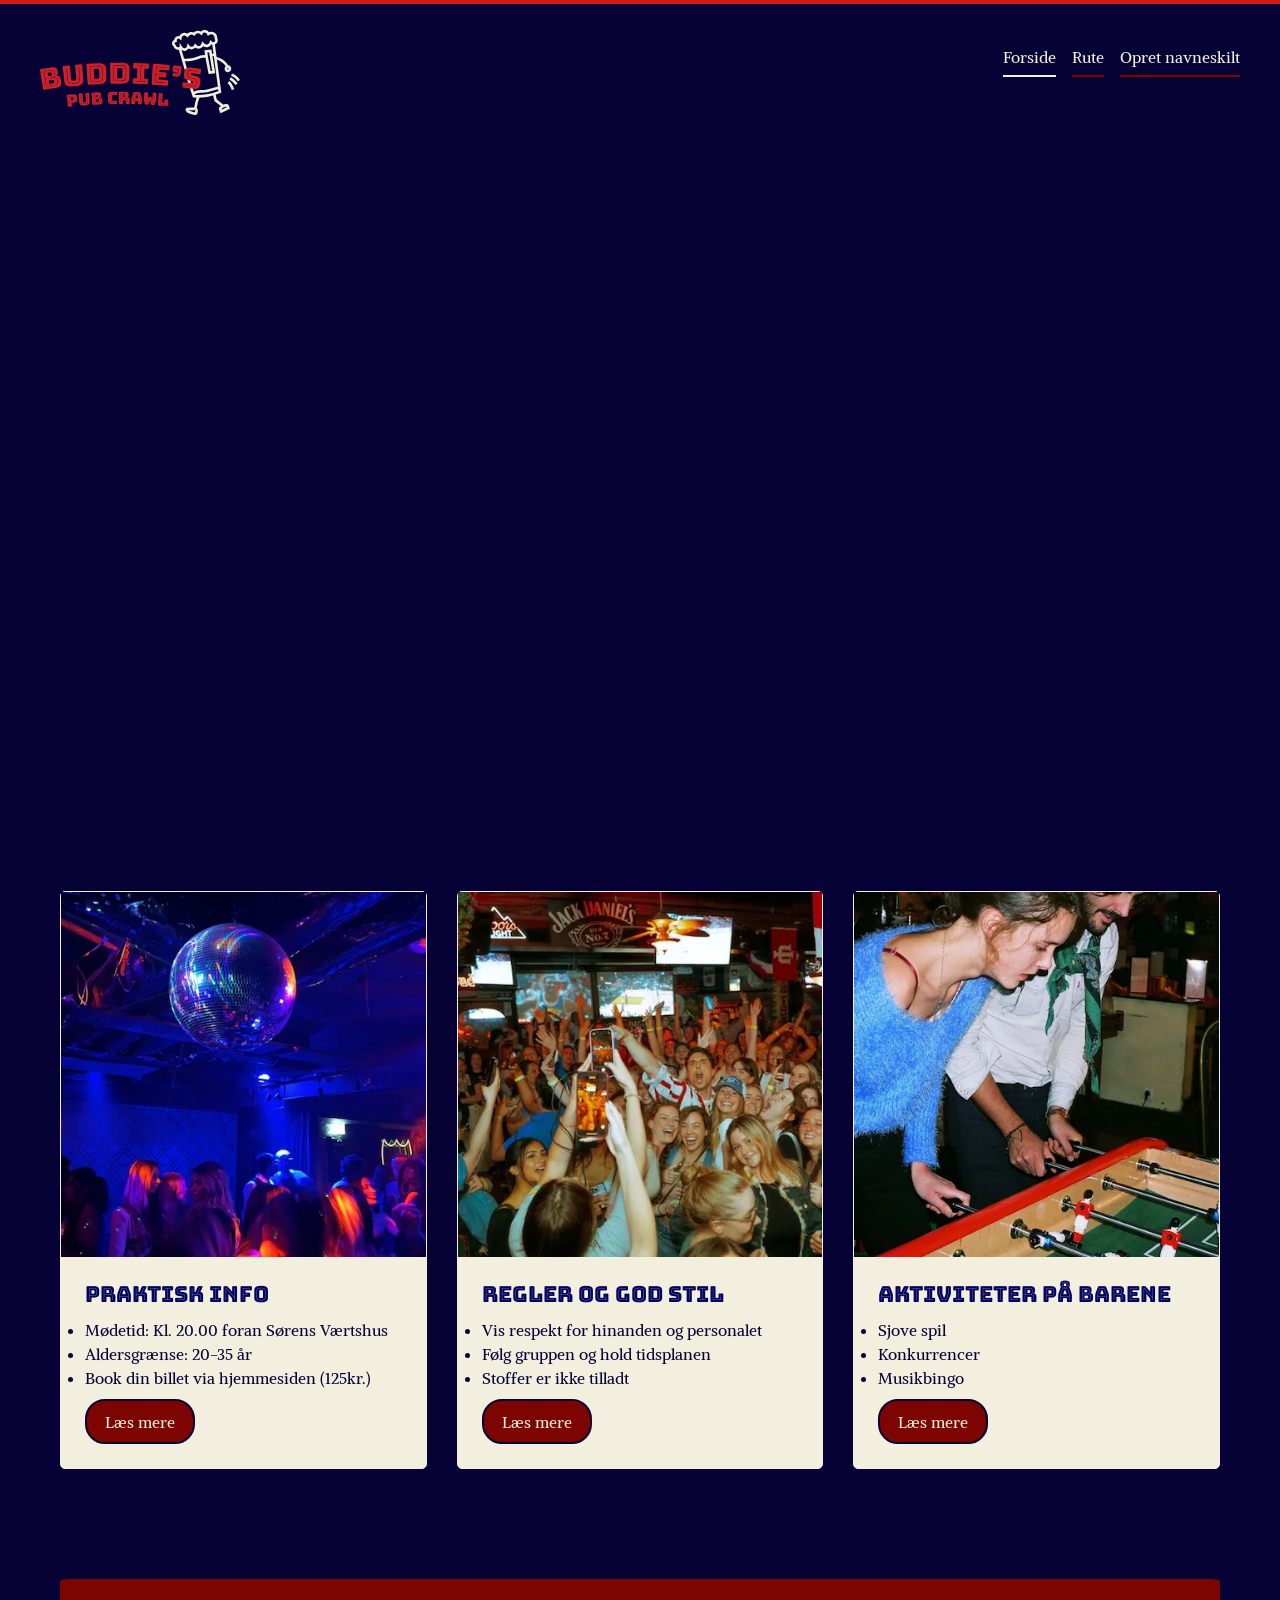
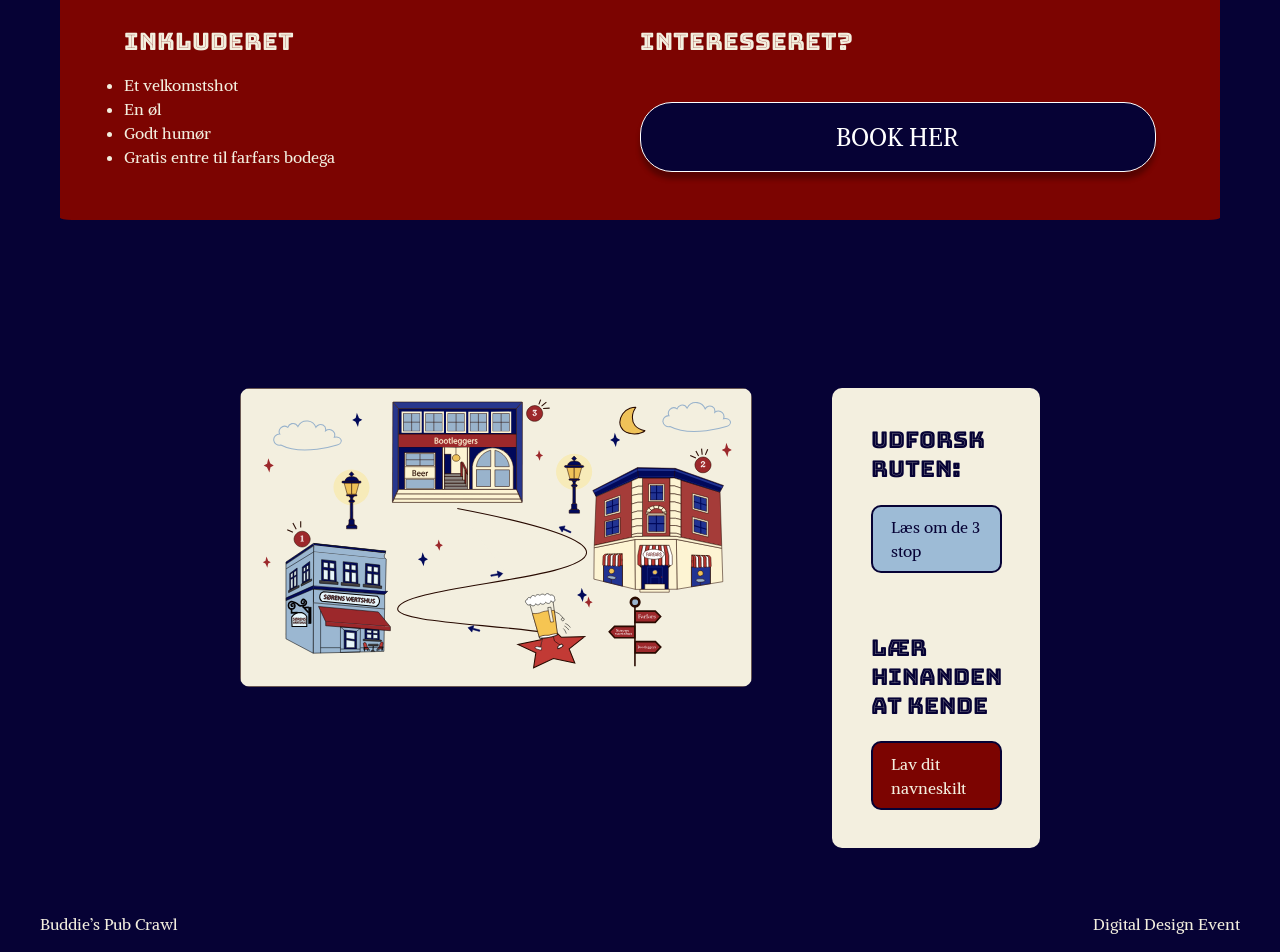
==== commit c4619689: "done" ====
--- a/index.html
+++ b/index.html
@@ -13,7 +13,7 @@
   <link href="https://fonts.googleapis.com/css2?family=Alike&display=swap" rel="stylesheet">
 
   <link rel="icon" href="./imgs/favicon.svg" type="image/svg+xml" />
-  <title>Buddie’s Pub Crawl</title>
+  <title>Eventnavn</title>
   <link rel="stylesheet" href="./starter.css">
   <link rel="stylesheet" href="./style.css">
 </head>
@@ -48,7 +48,7 @@
             <ul>
               <li>Mødetid: Kl. 20.00 foran Sørens Værtshus</li>
               <li>Aldersgrænse: 20-35 år</li>
-              <li>Book din billet via hjemmesiden (125kr)</li>
+              <li>Book din billet via hjemmesiden (125kr.)</li>
             </ul>
             <button class="cta_card" popovertarget="card-details-1">Læs mere</button>
           </div>
--- a/style.css
+++ b/style.css
@@ -203,22 +203,6 @@
   padding: 0;
 }
 
-.error-message {
-  display: none;
-}
-
-.form-group:has(:required) {
-  label::after,
-  legend::after {
-    content: " *";
-  }
-}
-
-.form-group:has(:user-invalid) {
-  .error-message {
-    display: block;
-  }
-}
 /************ Fonts *****************/
 
 .card_overskrift {
@@ -419,11 +403,12 @@
 .beige_boks {
   background-color: #f3efdf;
   padding: 0.5rem;
-  /* margin-left: 5rem;
-  margin-right: 15rem; */
+  margin-left: 5rem;
+  margin-right: 15rem;
   border-radius: 10px;
 }
 .svg {
+  margin-left: 15rem;
   img {
     border-radius: 10px;
   }
@@ -644,11 +629,15 @@
   justify-self: start;
   display: inline-block;
   padding: 0.5rem 0.8rem;
-  border: 1px solid var(--color-border);
-  background: var(--color-surface);
+  border: 1px solid #f3efdf;
+  border-radius: 50px;
+  background: #7c0401;
   color: inherit;
   text-decoration: none;
-}
+  font-family: Georgia, serif;
+  color: white;
+}
+
 /************** SVG **************/
 @view-transition {
   navigation: auto;
@@ -660,37 +649,26 @@
 
 /* Øllen */
 .svg-bar .beer {
-  /* transition: translate 0.5s ease-in-out;
-  translate: var(--x, 0px) var(--y, 0px); */
-  transition: 2s;
-  offset-path: path(
-    "M582.94,459.81c-122.07-17.39-287.36-20.98-287.07-45.04.53-42.98,352.54-54.83,354.57-105.47.78-19.58-50.73-46.55-242.57-83.19"
-  );
-  offset-distance: var(--distance);
-  offset-anchor: 50% 50%;
-  offset-rotate: 0deg;
-  transform-box: fill-box;
+  transition: translate 0.5s ease-in-out;
+  translate: var(--x, 0px) var(--y, 0px);
 }
 
 /* Bootleggers */
 .svg-bar[data-position="bootleggers"] {
-  /* --x: -17%;
-  --y: -44%; */
-  --distance: 100%;
+  --x: -17%;
+  --y: -44%;
 }
 
 /* Farfars */
 .svg-bar[data-position="farfars"] {
-  /* --x: 6.4%;
-  --y: -29.8%; */
-  --distance: 73%;
+  --x: 6.4%;
+  --y: -29.8%;
 }
 
 /* Sørens Værtshus */
 .svg-bar[data-position="sorens_veartshus"] {
-  /* --x: -26.3%;
-  --y: -12.5%; */
-  --distance: 34%;
+  --x: -26.3%;
+  --y: -12.5%;
 }
 .rute {
   color: #f3efdf;
@@ -750,14 +728,14 @@
 /********** SVG forside *************/
 
 .svg {
-  display: grid;
-  grid-template-columns: 1fr;
-  margin: 0;
-  gap: 3%;
+  grid-template-columns: inherit;
+  display: grid;
+  grid-column: 1 / -1;
+
   @media (width > 700px) {
     /*****desktop****/
-    grid-template-columns: 1.4fr 1fr;
-    gap: 3%;
+    display: grid;
+    grid-template-columns: 1fr 1fr;
   }
 }
 
@@ -801,19 +779,15 @@
   animation-timeline: scroll();
 }
 .svg_billede {
-  @media (width > 700px) {
-    animation: apper-1 2s ease-out both;
-    animation-timeline: view();
-    animation-range: 8% 40%;
-  }
+  animation: apper-1 2s ease-out both;
+  animation-timeline: view();
+  animation-range: 8% 40%;
 }
 
 .beige_boks {
-  @media (width > 700px) {
-    animation: apper-2 2s ease-out both;
-    animation-timeline: view();
-    animation-range: 8% 40%;
-  }
+  animation: apper-2 2s ease-out both;
+  animation-timeline: view();
+  animation-range: 8% 40%;
 }
 
 /********* navneskilt opsamling ***********/
@@ -821,14 +795,13 @@
   background-color: #f5f1df;
   color: #08083f;
   border: 8px solid #08083f;
-  border-radius: 35px;
+  border-radius: 24px;
 
   padding: 11px;
   width: 100%;
   max-width: 900px;
   margin: 40px auto;
   box-sizing: border-box;
-  corner-shape: scoop;
 }
 .navneskilt_top {
   display: grid;
@@ -884,91 +857,7 @@
   border-radius: 24px;
   padding-inline: 27px;
 }
-.opsamling-placeholder[data-color="color1"] {
-  .navneskilt {
-    border-color: #81c4ff;
-  }
-  .navn_alder {
-    border-color: #81c4ff;
-  }
-  .info_felt {
-    border-color: #81c4ff;
-  }
-}
-
-.opsamling-placeholder [data-color="color2"] {
-  .navneskilt {
-    border-color: #1305aa;
-  }
-  .navn_alder {
-    border-color: #1305aa;
-  }
-  .info_felt {
-    border-color: #1305aa;
-  }
-}
-.opsamling-placeholder[data-color="color3"] {
-  .navneskilt {
-    border-color: #be0c09;
-  }
-  .navn_alder {
-    border-color: #be0c09;
-  }
-  .info_felt {
-    border-color: #be0c09;
-  }
-}
-.opsamling-placeholder[data-color="color4"] {
-  .navneskilt {
-    border-color: #f6c552;
-  }
-  .navn_alder {
-    border-color: #f6c552;
-  }
-  .info_felt {
-    border-color: #f6c552;
-  }
-}
-
-input:checked {
-  outline-offset: 1px;
-}
+
 .opsamling_h1 {
   color: #f5f1df;
 }
-.person {
-  display: flex;
-  justify-content: space-between;
-  padding-left: 23px;
-  padding-right: 80px;
-}
-
-.button {
-  display: inline-block;
-  padding: 0.35rlh 0.75rlh;
-  text-decoration: none;
-  cursor: pointer;
-  background-color: #7c0401;
-  color: #f3efdf;
-  justify-self: start;
-  border-radius: 17px;
-  border: 2px solid #060235;
-
-  font-family: "Alike", serif;
-  font-weight: 400;
-  font-style: normal;
-}
-.button_nyt {
-  display: inline-block;
-  padding: 0.35rlh 0.75rlh;
-  text-decoration: none;
-  cursor: pointer;
-  color: #f3efdf;
-  justify-self: start;
-  border-radius: 17px;
-  border: 1px solid #f3efdf;
-
-  font-family: "Alike", serif;
-  font-weight: 400;
-  font-style: normal;
-}
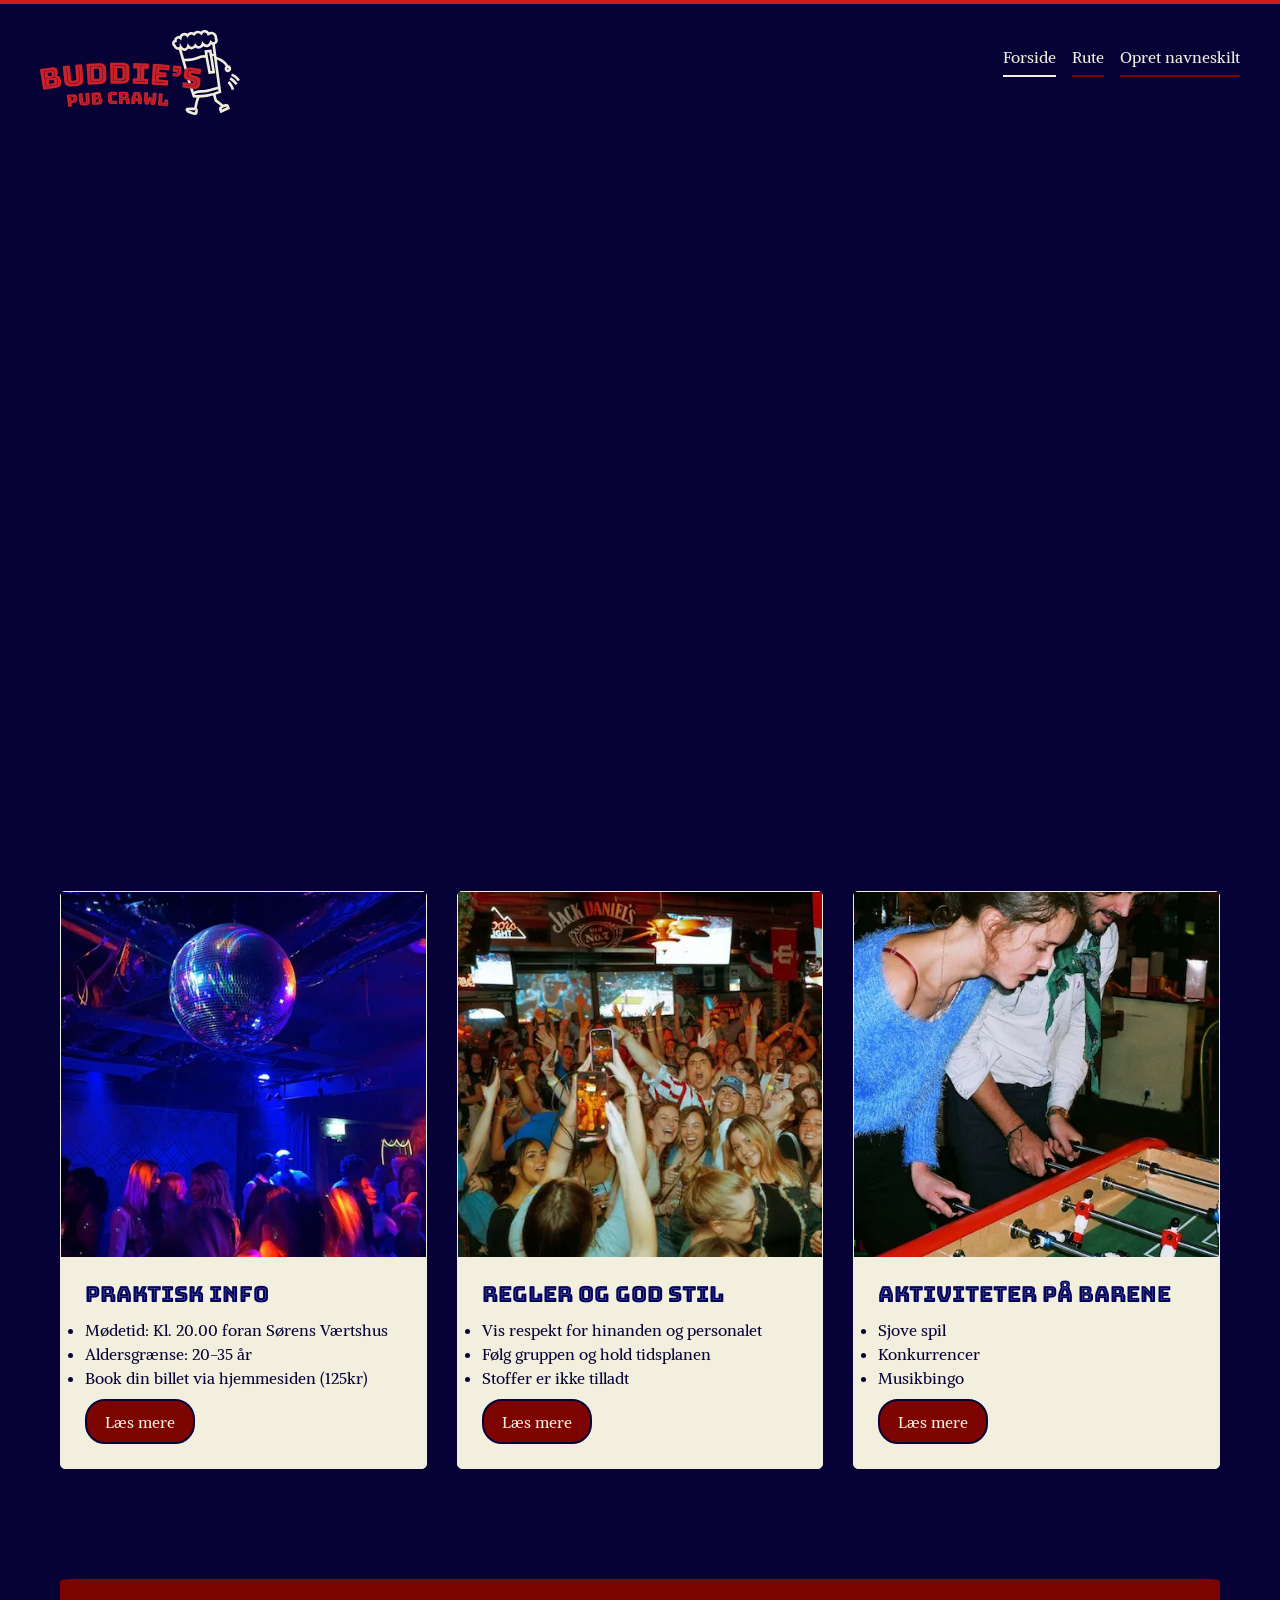
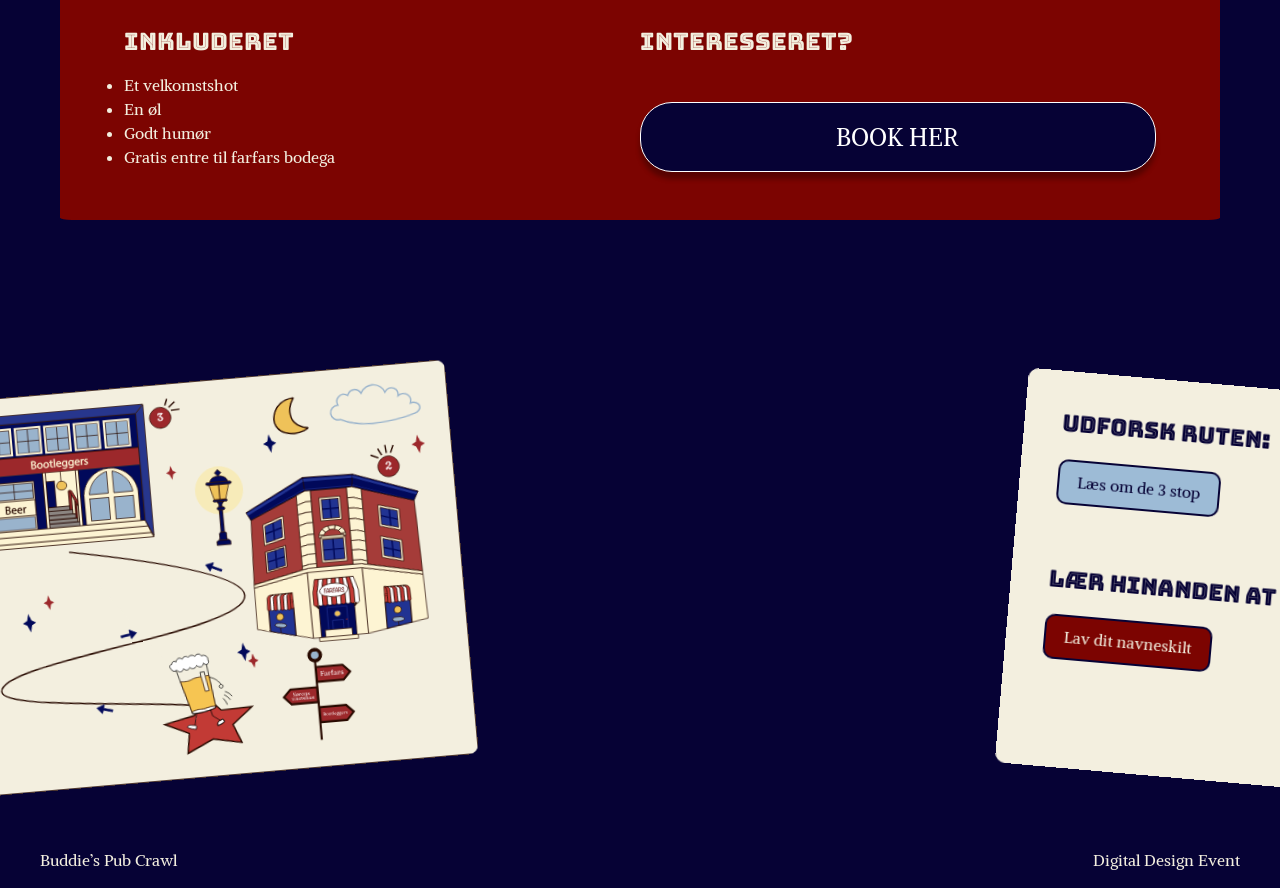
==== commit 27e3074d: "Merge pull request #5 from NikolineKastbjerg:opsamling-nikoline done" ====
--- a/index.html
+++ b/index.html
@@ -13,7 +13,7 @@
   <link href="https://fonts.googleapis.com/css2?family=Alike&display=swap" rel="stylesheet">
 
   <link rel="icon" href="./imgs/favicon.svg" type="image/svg+xml" />
-  <title>Eventnavn</title>
+  <title>Buddie’s Pub Crawl</title>
   <link rel="stylesheet" href="./starter.css">
   <link rel="stylesheet" href="./style.css">
 </head>
@@ -48,7 +48,7 @@
             <ul>
               <li>Mødetid: Kl. 20.00 foran Sørens Værtshus</li>
               <li>Aldersgrænse: 20-35 år</li>
-              <li>Book din billet via hjemmesiden (125kr.)</li>
+              <li>Book din billet via hjemmesiden (125kr)</li>
             </ul>
             <button class="cta_card" popovertarget="card-details-1">Læs mere</button>
           </div>
--- a/style.css
+++ b/style.css
@@ -203,6 +203,22 @@
   padding: 0;
 }
 
+.error-message {
+  display: none;
+}
+
+.form-group:has(:required) {
+  label::after,
+  legend::after {
+    content: " *";
+  }
+}
+
+.form-group:has(:user-invalid) {
+  .error-message {
+    display: block;
+  }
+}
 /************ Fonts *****************/
 
 .card_overskrift {
@@ -403,12 +419,11 @@
 .beige_boks {
   background-color: #f3efdf;
   padding: 0.5rem;
-  margin-left: 5rem;
-  margin-right: 15rem;
+  /* margin-left: 5rem;
+  margin-right: 15rem; */
   border-radius: 10px;
 }
 .svg {
-  margin-left: 15rem;
   img {
     border-radius: 10px;
   }
@@ -629,15 +644,11 @@
   justify-self: start;
   display: inline-block;
   padding: 0.5rem 0.8rem;
-  border: 1px solid #f3efdf;
-  border-radius: 50px;
-  background: #7c0401;
+  border: 1px solid var(--color-border);
+  background: var(--color-surface);
   color: inherit;
   text-decoration: none;
-  font-family: Georgia, serif;
-  color: white;
-}
-
+}
 /************** SVG **************/
 @view-transition {
   navigation: auto;
@@ -649,26 +660,37 @@
 
 /* Øllen */
 .svg-bar .beer {
-  transition: translate 0.5s ease-in-out;
-  translate: var(--x, 0px) var(--y, 0px);
+  /* transition: translate 0.5s ease-in-out;
+  translate: var(--x, 0px) var(--y, 0px); */
+  transition: 2s;
+  offset-path: path(
+    "M582.94,459.81c-122.07-17.39-287.36-20.98-287.07-45.04.53-42.98,352.54-54.83,354.57-105.47.78-19.58-50.73-46.55-242.57-83.19"
+  );
+  offset-distance: var(--distance);
+  offset-anchor: 50% 50%;
+  offset-rotate: 0deg;
+  transform-box: fill-box;
 }
 
 /* Bootleggers */
 .svg-bar[data-position="bootleggers"] {
-  --x: -17%;
-  --y: -44%;
+  /* --x: -17%;
+  --y: -44%; */
+  --distance: 100%;
 }
 
 /* Farfars */
 .svg-bar[data-position="farfars"] {
-  --x: 6.4%;
-  --y: -29.8%;
+  /* --x: 6.4%;
+  --y: -29.8%; */
+  --distance: 73%;
 }
 
 /* Sørens Værtshus */
 .svg-bar[data-position="sorens_veartshus"] {
-  --x: -26.3%;
-  --y: -12.5%;
+  /* --x: -26.3%;
+  --y: -12.5%; */
+  --distance: 34%;
 }
 .rute {
   color: #f3efdf;
@@ -728,14 +750,14 @@
 /********** SVG forside *************/
 
 .svg {
-  grid-template-columns: inherit;
-  display: grid;
-  grid-column: 1 / -1;
-
+  display: grid;
+  grid-template-columns: 1fr;
+  margin: 0;
+  gap: 3%;
   @media (width > 700px) {
     /*****desktop****/
-    display: grid;
-    grid-template-columns: 1fr 1fr;
+    grid-template-columns: 1.4fr 1fr;
+    gap: 3%;
   }
 }
 
@@ -779,15 +801,19 @@
   animation-timeline: scroll();
 }
 .svg_billede {
-  animation: apper-1 2s ease-out both;
-  animation-timeline: view();
-  animation-range: 8% 40%;
+  @media (width > 700px) {
+    animation: apper-1 2s ease-out both;
+    animation-timeline: view();
+    animation-range: 8% 40%;
+  }
 }
 
 .beige_boks {
-  animation: apper-2 2s ease-out both;
-  animation-timeline: view();
-  animation-range: 8% 40%;
+  @media (width > 700px) {
+    animation: apper-2 2s ease-out both;
+    animation-timeline: view();
+    animation-range: 8% 40%;
+  }
 }
 
 /********* navneskilt opsamling ***********/
@@ -795,13 +821,14 @@
   background-color: #f5f1df;
   color: #08083f;
   border: 8px solid #08083f;
-  border-radius: 24px;
+  border-radius: 35px;
 
   padding: 11px;
   width: 100%;
   max-width: 900px;
   margin: 40px auto;
   box-sizing: border-box;
+  corner-shape: scoop;
 }
 .navneskilt_top {
   display: grid;
@@ -857,7 +884,91 @@
   border-radius: 24px;
   padding-inline: 27px;
 }
-
+.opsamling-placeholder[data-color="color1"] {
+  .navneskilt {
+    border-color: #81c4ff;
+  }
+  .navn_alder {
+    border-color: #81c4ff;
+  }
+  .info_felt {
+    border-color: #81c4ff;
+  }
+}
+
+.opsamling-placeholder [data-color="color2"] {
+  .navneskilt {
+    border-color: #1305aa;
+  }
+  .navn_alder {
+    border-color: #1305aa;
+  }
+  .info_felt {
+    border-color: #1305aa;
+  }
+}
+.opsamling-placeholder[data-color="color3"] {
+  .navneskilt {
+    border-color: #be0c09;
+  }
+  .navn_alder {
+    border-color: #be0c09;
+  }
+  .info_felt {
+    border-color: #be0c09;
+  }
+}
+.opsamling-placeholder[data-color="color4"] {
+  .navneskilt {
+    border-color: #f6c552;
+  }
+  .navn_alder {
+    border-color: #f6c552;
+  }
+  .info_felt {
+    border-color: #f6c552;
+  }
+}
+
+input:checked {
+  outline-offset: 1px;
+}
 .opsamling_h1 {
   color: #f5f1df;
 }
+.person {
+  display: flex;
+  justify-content: space-between;
+  padding-left: 23px;
+  padding-right: 80px;
+}
+
+.button {
+  display: inline-block;
+  padding: 0.35rlh 0.75rlh;
+  text-decoration: none;
+  cursor: pointer;
+  background-color: #7c0401;
+  color: #f3efdf;
+  justify-self: start;
+  border-radius: 17px;
+  border: 2px solid #060235;
+
+  font-family: "Alike", serif;
+  font-weight: 400;
+  font-style: normal;
+}
+.button_nyt {
+  display: inline-block;
+  padding: 0.35rlh 0.75rlh;
+  text-decoration: none;
+  cursor: pointer;
+  color: #f3efdf;
+  justify-self: start;
+  border-radius: 17px;
+  border: 1px solid #f3efdf;
+
+  font-family: "Alike", serif;
+  font-weight: 400;
+  font-style: normal;
+}
